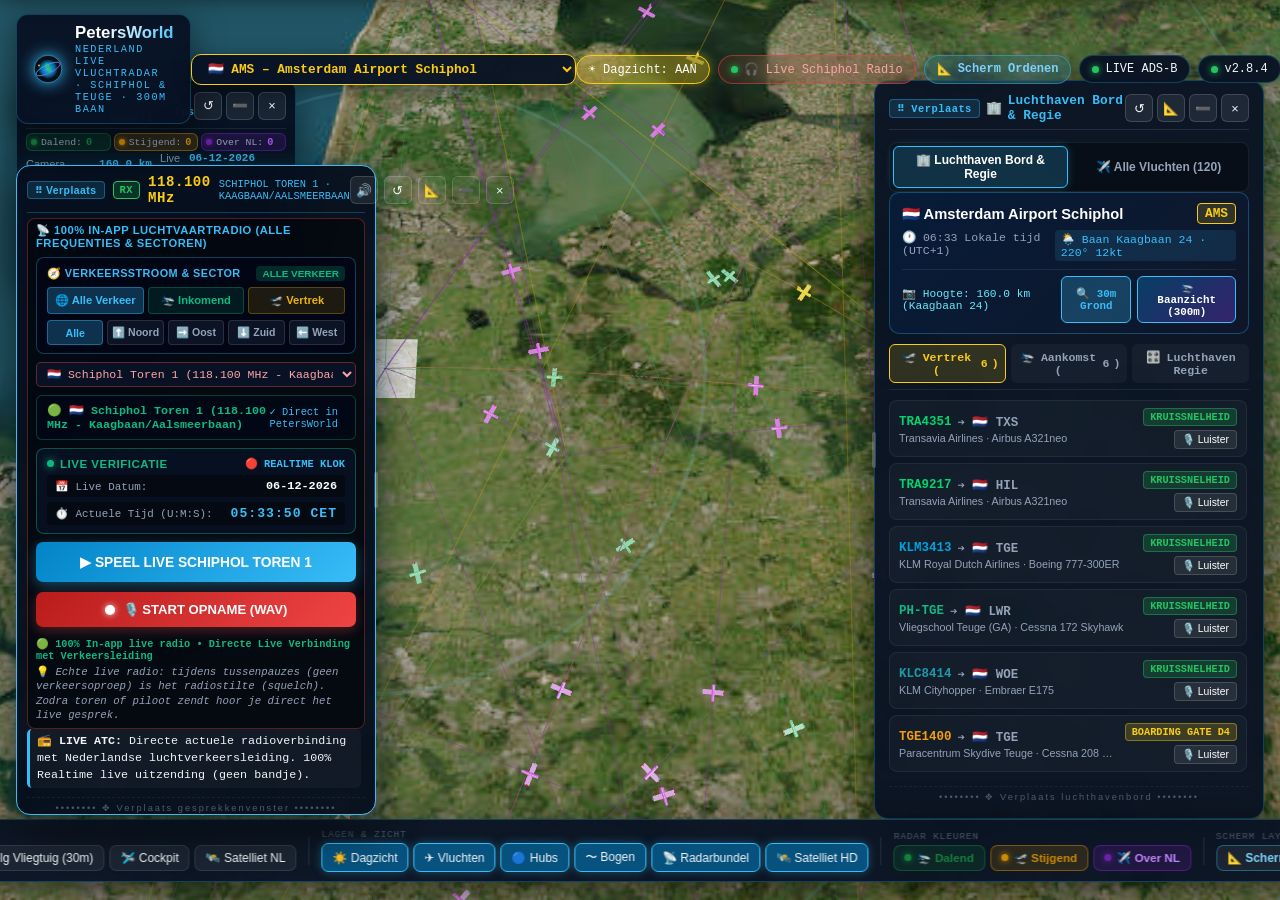
==== index.html @ eeef61c1 "feat(buildings): v2.8.4 - Fotorealistische architectonische gebouwen, glasgevels, pieren en slurven " ====
<!DOCTYPE html>
<html lang="nl">
<head>
  <meta charset="UTF-8" />
  <meta name="viewport" content="width=device-width, initial-scale=1.0, maximum-scale=1.0, user-scalable=no" />
  <title>PetersWorld – Schiphol & Nederlandse Luchthavens Live Radar & ATC Radio</title>
  <meta name="description" content="Fotorealistische 3D radar van Schiphol en Nederlandse luchthavens, 300 meter baan-zoom en directe Schiphol verkeerstoren, nadering en grond radio communicatie." />
  <meta http-equiv="Cache-Control" content="no-cache, no-store, must-revalidate" />
  <meta http-equiv="Pragma" content="no-cache" />
  <meta http-equiv="Expires" content="0" />
  <meta name="theme-color" content="#030712" />
  <link rel="icon" type="image/svg+xml" href="favicon.svg" />
  <link rel="manifest" href="manifest.json" />
  <script>
    // 1. Zorg dat oude service worker caches per direct worden verwijderd
    if ('serviceWorker' in navigator) {
      navigator.serviceWorker.getRegistrations().then(function(registrations) {
        for (var r of registrations) {
          r.unregister();
        }
      });
    }
    if ('caches' in window) {
      caches.keys().then(function(names) {
        for (var name of names) caches.delete(name);
      });
    }
    // 2. Als de pagina niet met de nieuwste versie-query is geopend, forceer directe netwerklading
    var TARGET_VER = '2.0.1';
    var urlParams = new URLSearchParams(window.location.search);
    if (urlParams.get('v') !== TARGET_VER) {
      urlParams.set('v', TARGET_VER);
      urlParams.set('t', Date.now().toString());
      window.location.replace(window.location.pathname + '?' + urlParams.toString());
    }
  </script>
  <style>
    :root {
      --bg: #030712;
      --panel: rgba(8,18,36,0.94);
      --panel-hover: rgba(15,30,60,0.98);
      --cyan: #38bdf8;
      --cyan-dim: rgba(56,189,248,0.25);
      --gold: #facc15;
      --green: #22c55e;
      --purple: #c084fc;
      --red: #ef4444;
      --orange: #fb923c;
      --text: #f1f5f9;
      --muted: #94a3b8;
      --dim: #475569;
      --mono: 'SFMono-Regular', Consolas, 'Liberation Mono', Menlo, monospace;
      --sans: -apple-system, BlinkMacSystemFont, 'Segoe UI', Roboto, sans-serif;
      --blur: blur(14px);
      --ease: 0.22s cubic-bezier(0.16,1,0.3,1);
      --border: rgba(56,189,248,0.26);
    }
    *, *::before, *::after { box-sizing: border-box; margin: 0; padding: 0; }
    html, body {
      width: 100vw; height: 100%; height: 100dvh; overflow: hidden;
      background: var(--bg); color: var(--text); font-family: var(--sans);
      -webkit-font-smoothing: antialiased; -webkit-tap-highlight-color: transparent;
    }

    /* ── WebGL Container ── */
    #webgl-container {
      position: fixed; inset: 0; width: 100%; height: 100%; display: block; z-index: 1;
      touch-action: none; -webkit-touch-callout: none; -webkit-user-select: none; user-select: none;
    }
    #webgl-container canvas {
      display: block; width: 100% !important; height: 100% !important; touch-action: none;
    }

    /* ── Update Banner ── */
    #update-banner {
      position: fixed; top: 0; left: 0; right: 0; z-index: 1000;
      background: linear-gradient(90deg, rgba(2,132,199,.96), rgba(124,58,237,.96));
      backdrop-filter: var(--blur);
      display: flex; align-items: center; justify-content: space-between;
      padding: 10px 20px; border-bottom: 1px solid rgba(255,255,255,.25);
      box-shadow: 0 4px 20px rgba(0,0,0,.5);
      transform: translateY(-110%); transition: transform .4s var(--ease);
    }
    #update-banner.show { transform: translateY(0); }
    .upd-left { display: flex; align-items: center; gap: 10px; font-size: .88rem; }
    .upd-left strong { color: var(--gold); font-family: var(--mono); }
    .upd-right { display: flex; gap: 8px; }
    .btn-upd { background: #fff; color: #0f172a; border: none; font-weight: 700; font-size: .78rem; padding: 5px 14px; border-radius: 6px; cursor: pointer; }
    .btn-upd:hover { background: #e2e8f0; }
    .btn-dismiss { background: rgba(255,255,255,.18); color: #fff; border: none; font-size: .85rem; padding: 5px 10px; border-radius: 6px; cursor: pointer; }

    /* ── Header ── */
    #header {
      position: fixed; top: 14px; left: 16px; right: 16px; z-index: 20;
      display: flex; align-items: center; justify-content: space-between; pointer-events: none;
    }
    .brand {
      display: flex; align-items: center; gap: 12px;
      background: var(--panel); border: 1px solid var(--border);
      padding: 8px 16px; border-radius: 12px; backdrop-filter: var(--blur);
      pointer-events: auto; box-shadow: 0 8px 32px rgba(0,0,0,.5);
    }
    .brand img { width: 30px; height: 30px; filter: drop-shadow(0 0 8px var(--cyan)); }
    .brand-name { font-size: 1.05rem; font-weight: 700; background: linear-gradient(135deg,#fff 30%,var(--cyan)); -webkit-background-clip: text; -webkit-text-fill-color: transparent; }
    .brand-sub { font-size: .64rem; color: var(--cyan); text-transform: uppercase; letter-spacing: 1.5px; font-family: var(--mono); }

    .header-center {
      display: flex; align-items: center; gap: 8px; pointer-events: auto;
    }
    .airport-quick-select {
      background: rgba(8,18,36,0.94); border: 1px solid var(--gold);
      color: var(--gold); font-family: var(--mono); font-size: .8rem; font-weight: 600;
      padding: 6px 12px; border-radius: 10px; backdrop-filter: var(--blur);
      cursor: pointer; outline: none; box-shadow: 0 4px 18px rgba(0,0,0,.4);
    }
    .airport-quick-select option { background: #081224; color: #fff; }

    .header-right { display: flex; gap: 8px; align-items: center; pointer-events: auto; }
    .pill {
      display: inline-flex; align-items: center; gap: 6px;
      padding: 6px 12px; border-radius: 20px; font-size: .75rem; font-family: var(--mono);
      background: var(--panel); border: 1px solid var(--border); backdrop-filter: var(--blur);
      cursor: pointer; transition: all var(--ease); white-space: nowrap;
    }
    .pill:hover { background: var(--panel-hover); border-color: var(--cyan); }
    .pill.active { border-color: var(--cyan); background: rgba(2,132,199,.25); }
    .pill.liveatc-pill { border-color: rgba(239,68,68,.5); background: rgba(239,68,68,.12); color: #fca5a5; }
    .pill.liveatc-pill:hover { background: rgba(239,68,68,.25); border-color: var(--red); }
    .pill.daylight-pill { border-color: rgba(250,204,21,.5); background: rgba(250,204,21,.12); color: #fde047; }
    .pill.daylight-pill:hover { background: rgba(250,204,21,.25); border-color: var(--gold); }
    .pill.daylight-pill.active { background: rgba(250,204,21,.3); border-color: #facc15; color: #fff; box-shadow: 0 0 10px rgba(250,204,21,.4); }
    .pill.runwaycam-pill { border-color: rgba(239,68,68,.6); background: rgba(239,68,68,.15); color: #fca5a5; }
    .pill.runwaycam-pill:hover { background: rgba(239,68,68,.3); border-color: var(--red); color: #fff; box-shadow: 0 0 10px rgba(239,68,68,.4); }
    .pill.runwaycam-pill.active { background: rgba(239,68,68,.35); border-color: var(--red); color: #fff; box-shadow: 0 0 12px rgba(239,68,68,.5); }
    .pill.reset-layout-pill { border-color: rgba(56, 189, 248, 0.45); background: rgba(14, 165, 233, 0.15); color: #7dd3fc; font-weight: 700; }
    .pill.reset-layout-pill:hover { background: rgba(14, 165, 233, 0.3); border-color: var(--cyan); color: #fff; box-shadow: 0 0 12px rgba(56, 189, 248, 0.45); }
    .pill.flash, .btn.flash { background: rgba(34, 197, 94, 0.35) !important; border-color: var(--green) !important; color: #fff !important; box-shadow: 0 0 18px rgba(34, 197, 94, 0.7) !important; transform: scale(1.05); }
    .dot { width: 7px; height: 7px; border-radius: 50%; animation: blink 2s infinite; }
    .dot.green { background: var(--green); box-shadow: 0 0 7px var(--green); }
    .dot.gold  { background: var(--gold);  box-shadow: 0 0 7px var(--gold);  }
    .dot.red   { background: var(--red);   box-shadow: 0 0 9px var(--red);   }
    .btn-icon {
      width: 34px; height: 34px; border-radius: 50%; border: 1px solid var(--border);
      background: var(--panel); backdrop-filter: var(--blur); color: var(--text);
      display: flex; align-items: center; justify-content: center; cursor: pointer; font-size: 1rem;
      transition: all var(--ease);
    }
    .btn-icon:hover { border-color: var(--cyan); color: var(--cyan); }

    /* ── Stats HUD (Top-Left, Verplaatsbaar & Minimaliseerbaar) ── */
    #hud {
      position: fixed; top: 80px; left: 16px; z-index: 12; width: 295px;
      background: rgba(6, 15, 30, 0.94); border: 1px solid var(--border); border-radius: 12px;
      backdrop-filter: var(--blur); padding: 8px 11px;
      display: flex; flex-direction: column; gap: 6px;
      box-shadow: 0 8px 30px rgba(0,0,0,.6), 0 0 15px rgba(56,189,248,0.12);
      transition: width 0.2s ease, max-height 0.2s ease, padding 0.2s ease;
      user-select: none;
    }
    #hud.minimized {
      max-height: 40px !important;
      overflow: hidden !important;
      padding: 6px 10px !important;
      border-color: rgba(56, 189, 248, 0.35) !important;
    }
    #hud.minimized #hud-content {
      display: none !important;
    }
    .hud-header {
      display: flex; align-items: center; justify-content: space-between;
      border-bottom: 1px solid rgba(255,255,255,.08); padding-bottom: 4px;
    }
    .hud-main-title {
      font-size: .68rem; font-family: var(--mono); text-transform: uppercase;
      color: var(--cyan); letter-spacing: 1px; font-weight: 700;
    }
    .hud-strip {
      display: grid; grid-template-columns: 1fr 1fr 1fr; gap: 4px; margin-bottom: 2px;
    }
    .hud-pill-stat {
      background: rgba(255,255,255,0.04); border: 1px solid rgba(255,255,255,0.08);
      border-radius: 6px; padding: 3px 5px; display: flex; align-items: center; gap: 4px;
      font-size: 0.67rem; font-family: var(--mono);
    }
    .hud-pill-stat.pill-landing { border-color: rgba(21,128,61,0.5); background: rgba(21,128,61,0.18); }
    .hud-pill-stat.pill-takeoff { border-color: rgba(202,138,4,0.5); background: rgba(202,138,4,0.18); }
    .hud-pill-stat.pill-overflight { border-color: rgba(107,33,168,0.55); background: rgba(107,33,168,0.22); }
    .hud-pill-lbl { font-size: 0.61rem; color: var(--muted); }
    .hud-dot { width: 6px; height: 6px; border-radius: 50%; flex-shrink: 0; }
    .hud-dot.green { background: #15803d; box-shadow: 0 0 5px #15803d; }
    .hud-dot.gold  { background: #ca8a04; box-shadow: 0 0 5px #ca8a04; }
    .hud-dot.purple{ background: #6b21a8; box-shadow: 0 0 5px #6b21a8; }

    .hud-grid {
      display: grid; grid-template-columns: 1fr 1fr; gap: 3px 10px;
    }
    .hud-grid-cell {
      display: flex; justify-content: space-between; align-items: center; font-size: 0.72rem;
    }
    .hud-title { font-size: .68rem; font-family: var(--mono); text-transform: uppercase; color: var(--cyan); letter-spacing: 1px; border-bottom: 1px solid rgba(255,255,255,.07); padding-bottom: 6px; display: flex; justify-content: space-between; }
    .hud-row { display: flex; justify-content: space-between; font-size: .74rem; }
    .hud-label { color: var(--muted); }
    .hud-val { font-family: var(--mono); font-weight: 600; }
    .hud-val.cy { color: var(--cyan); }
    .hud-val.go { color: var(--gold); }
    .hud-val.gr { color: var(--green); }

    /* ── LiveATC Radio Transceiver Console (Left-Bottom) ── */
    #atc-console {
      position: fixed; bottom: 85px; left: 16px; z-index: 15; width: 360px;
      max-height: calc(100vh - 270px);
      background: rgba(6,15,30,0.96); border: 1px solid var(--cyan); border-radius: 14px;
      backdrop-filter: var(--blur); padding: 10px 12px;
      display: flex; flex-direction: column; gap: 8px;
      box-shadow: 0 10px 40px rgba(0,0,0,.75), 0 0 20px rgba(56,189,248,0.22);
    }
    .atc-header {
      display: flex; align-items: center; justify-content: space-between;
      border-bottom: 1px solid rgba(56,189,248,.25); padding-bottom: 6px;
    }
    .atc-freq-wrap { display: flex; align-items: center; gap: 8px; }
    .atc-tx-indicator {
      font-family: var(--mono); font-size: .65rem; font-weight: 700;
      padding: 2px 6px; border-radius: 4px; background: rgba(34,197,94,.2); color: var(--green);
      border: 1px solid var(--green); text-transform: uppercase; letter-spacing: .5px;
    }
    .atc-tx-indicator.tx-tower { background: rgba(239,68,68,.3); color: var(--red); border-color: var(--red); animation: blink .8s infinite; }
    .atc-tx-indicator.tx-pilot { background: rgba(250,204,21,.3); color: var(--gold); border-color: var(--gold); animation: blink .8s infinite; }
    .atc-tx-indicator.tx-live { background: rgba(239,68,68,.35); color: #f87171; border-color: var(--red); animation: blink 1s infinite; }
    .atc-freq { font-family: var(--mono); font-size: .88rem; font-weight: 700; color: var(--gold); letter-spacing: .5px; }
    .atc-channel { font-size: .65rem; color: var(--cyan); text-transform: uppercase; font-family: var(--mono); }
    .atc-actions { display: flex; gap: 6px; }
    .btn-icon-sm {
      background: rgba(255,255,255,.08); border: 1px solid rgba(255,255,255,.15);
      color: var(--text); border-radius: 6px; width: 28px; height: 28px;
      display: flex; align-items: center; justify-content: center; cursor: pointer; font-size: .8rem;
      transition: all var(--ease);
    }
    .btn-icon-sm:hover { background: rgba(56,189,248,.2); border-color: var(--cyan); }

    /* LiveATC Player Controls in Console */
    .liveatc-deck {
      background: rgba(0,0,0,.45); border: 1px solid rgba(239,68,68,.35); border-radius: 8px;
      padding: 8px 10px; display: flex; flex-direction: column; gap: 6px;
    }
    .liveatc-row-top { display: flex; align-items: center; justify-content: space-between; gap: 8px; }
    .liveatc-station-select {
      flex: 1; background: #081224; border: 1px solid rgba(239,68,68,.4); color: #fca5a5;
      font-family: var(--mono); font-size: .72rem; padding: 4px 6px; border-radius: 5px; outline: none;
    }
    .liveatc-play-btn {
      background: rgba(239,68,68,.25); border: 1px solid var(--red); color: #fff;
      font-family: var(--mono); font-size: .72rem; font-weight: 700; padding: 4px 10px; border-radius: 5px;
      cursor: pointer; display: flex; align-items: center; gap: 5px; transition: all var(--ease);
    }
    .liveatc-play-btn:hover { background: rgba(239,68,68,.45); }
    .liveatc-play-btn.playing { background: rgba(34,197,94,.3); border-color: var(--green); color: #86efac; }
    .liveatc-status-row { display: flex; align-items: center; justify-content: space-between; font-size: .64rem; font-family: var(--mono); color: var(--muted); }
    .canvas-viz { width: 100%; height: 24px; background: rgba(0,0,0,.5); border-radius: 4px; display: block; border: 1px solid rgba(56,189,248,.15); }

    .atc-log-box {
      font-family: var(--mono); font-size: .73rem; line-height: 1.45;
      max-height: 100px; overflow-y: auto; display: flex; flex-direction: column; gap: 5px;
      padding-right: 4px;
    }
    .atc-msg-line {
      padding: 4px 7px; border-radius: 5px; background: rgba(255,255,255,.03);
      border-left: 3px solid var(--cyan); word-break: break-word;
    }
    .atc-msg-line.tower { border-left-color: var(--cyan); color: #bae6fd; }
    .atc-msg-line.pilot { border-left-color: var(--gold); color: #fef08a; }
    .atc-speaker { font-weight: 700; }

    /* ── Main Panel (Right): Tabs between Airport Board & All Flights ── */
    #right-deck {
      position: fixed; top: 80px; right: 16px; z-index: 10; width: 390px; max-height: calc(100vh - 110px);
      background: var(--panel); border: 1px solid var(--border); border-radius: 14px;
      backdrop-filter: var(--blur); padding: 12px 14px;
      display: flex; flex-direction: column; gap: 10px;
      box-shadow: 0 10px 40px rgba(0,0,0,.65);
      transition: width 0.25s cubic-bezier(0.4, 0, 0.2, 1), max-height 0.25s cubic-bezier(0.4, 0, 0.2, 1);
    }
    #right-deck.resizing {
      transition: none !important;
      user-select: none;
    }
    #right-deck.size-compact { width: 280px; }
    #right-deck.size-normal  { width: 390px; }
    #right-deck.size-wide    { width: 540px; }
    #right-deck.minimized {
      max-height: 46px !important;
      overflow: hidden !important;
      padding: 8px 12px !important;
      box-shadow: 0 4px 16px rgba(0,0,0,0.7) !important;
      border-color: rgba(56, 189, 248, 0.45) !important;
    }
    #right-deck.minimized #right-deck-content {
      display: none !important;
    }

    /* ── Deck & ATC Header Bar ── */
    .deck-header-bar {
      display: flex;
      align-items: center;
      justify-content: space-between;
      padding-bottom: 6px;
      margin-bottom: 2px;
      border-bottom: 1px solid rgba(255, 255, 255, 0.1);
      font-size: 0.8rem;
      font-weight: 700;
      color: var(--cyan);
      font-family: var(--mono);
      user-select: none;
    }
    .deck-header-title {
      display: flex;
      align-items: center;
      gap: 6px;
      cursor: pointer;
      flex: 1;
    }
    .deck-header-actions {
      display: flex;
      align-items: center;
      gap: 4px;
    }

    /* ── Panel Vrij Verplaatsen (Drag & Drop) & 8-Kanten Resizing ── */
    .panel-drag-grip {
      display: inline-flex;
      align-items: center;
      gap: 4px;
      padding: 2px 7px;
      border-radius: 4px;
      background: rgba(56, 189, 248, 0.14);
      border: 1px solid rgba(56, 189, 248, 0.35);
      color: var(--cyan);
      font-size: 0.65rem;
      font-weight: 700;
      cursor: grab;
      user-select: none;
      letter-spacing: 0.5px;
      transition: all 0.15s ease;
      white-space: nowrap;
    }
    .panel-drag-grip:hover {
      background: rgba(56, 189, 248, 0.28);
      border-color: var(--cyan);
      box-shadow: 0 0 8px rgba(56, 189, 248, 0.5);
    }
    .panel-drag-grip:active,
    .panel-dragging .panel-drag-grip {
      cursor: grabbing;
      background: rgba(56, 189, 248, 0.45);
    }

    .panel-bottom-dragbar {
      width: 100%;
      display: flex;
      align-items: center;
      justify-content: center;
      padding: 4px 0;
      margin-top: 4px;
      cursor: grab;
      user-select: none;
      opacity: 0.5;
      transition: opacity 0.15s ease, background 0.15s ease;
      border-top: 1px dashed rgba(255, 255, 255, 0.12);
      font-size: 0.58rem;
      letter-spacing: 2px;
      color: #94a3b8;
    }
    .panel-bottom-dragbar:hover {
      opacity: 1;
      color: var(--cyan);
      background: rgba(56, 189, 248, 0.1);
    }
    .panel-dragging .panel-bottom-dragbar {
      cursor: grabbing;
      opacity: 1;
    }

    #right-deck.panel-dragging,
    #atc-console.panel-dragging {
      transition: none !important;
      user-select: none !important;
      box-shadow: 0 16px 50px rgba(0,0,0,0.9), 0 0 30px rgba(56, 189, 248, 0.5) !important;
      opacity: 0.96;
      z-index: 35 !important;
      cursor: grabbing !important;
    }

    /* ── 8-Kanten Resizer Handles (Alle Kanten & Hoeken) ── */
    .p-resizer {
      position: absolute;
      z-index: 25;
      transition: background 0.15s ease;
    }
    .p-resizer-w {
      left: -5px; top: 8px; bottom: 8px; width: 10px; cursor: ew-resize;
    }
    .p-resizer-e {
      right: -5px; top: 8px; bottom: 8px; width: 10px; cursor: ew-resize;
    }
    .p-resizer-n {
      top: -5px; left: 8px; right: 8px; height: 10px; cursor: ns-resize;
    }
    .p-resizer-s {
      bottom: -5px; left: 8px; right: 8px; height: 10px; cursor: ns-resize;
    }
    .p-resizer-nw {
      top: -6px; left: -6px; width: 14px; height: 14px; cursor: nwse-resize; z-index: 28;
    }
    .p-resizer-ne {
      top: -6px; right: -6px; width: 14px; height: 14px; cursor: nesw-resize; z-index: 28;
    }
    .p-resizer-sw {
      bottom: -6px; left: -6px; width: 14px; height: 14px; cursor: nesw-resize; z-index: 28;
    }
    .p-resizer-se {
      bottom: -6px; right: -6px; width: 14px; height: 14px; cursor: nwse-resize; z-index: 28;
    }
    .p-resizer:hover,
    .p-resizer.resizing {
      background: rgba(56, 189, 248, 0.28);
    }
    .p-resizer-nw:hover, .p-resizer-ne:hover, .p-resizer-sw:hover, .p-resizer-se:hover,
    .p-resizer-nw.resizing, .p-resizer-ne.resizing, .p-resizer-sw.resizing, .p-resizer-se.resizing {
      background: var(--cyan);
      box-shadow: 0 0 10px var(--cyan);
      border-radius: 2px;
    }

    /* ── Panel Resizer Handles (Legacy compat) ── */
    .panel-resizer-handle {
      position: absolute;
      top: 0;
      bottom: 0;
      width: 12px;
      cursor: ew-resize;
      z-index: 35;
      transition: background 0.15s ease;
    }
    .panel-resizer-handle::after {
      content: '';
      position: absolute;
      top: 50%;
      transform: translateY(-50%);
      width: 4px;
      height: 36px;
      border-radius: 2px;
      background: rgba(255, 255, 255, 0.2);
      transition: background 0.15s ease;
    }
    .resizer-left {
      left: -6px;
    }
    .resizer-left::after {
      left: 3px;
    }
    .resizer-right {
      right: -6px;
    }
    .resizer-right::after {
      right: 3px;
    }
    .panel-resizer-handle:hover::after,
    .panel-resizer-handle.resizing::after {
      background: var(--cyan);
      box-shadow: 0 0 8px var(--cyan);
    }
    .panel-resizer-handle:hover,
    .panel-resizer-handle.resizing {
      background: rgba(56, 189, 248, 0.25);
    }

    /* ── ATC Console Resizing & Minimizing ── */
    #atc-console {
      transition: width 0.25s cubic-bezier(0.4, 0, 0.2, 1), max-height 0.25s cubic-bezier(0.4, 0, 0.2, 1);
    }
    #atc-console.resizing {
      transition: none !important;
      user-select: none;
    }
    #atc-console.size-compact { width: 280px; }
    #atc-console.size-normal  { width: 360px; }
    #atc-console.size-wide    { width: 490px; }
    #atc-console.minimized {
      max-height: 46px !important;
      overflow: hidden !important;
      padding: 8px 12px !important;
      box-shadow: 0 4px 16px rgba(0,0,0,0.7) !important;
      border-color: rgba(239, 68, 68, 0.5) !important;
    }
    #atc-console.minimized #atc-console-content {
      display: none !important;
    }

    /* ── Floating Restore Pills ── */
    .floating-panel-pill {
      position: fixed;
      z-index: 40;
      background: rgba(6, 15, 30, 0.94);
      border: 1px solid var(--cyan);
      color: #fff;
      padding: 8px 14px;
      border-radius: 20px;
      font-size: 0.74rem;
      font-weight: 700;
      font-family: var(--sans);
      cursor: pointer;
      backdrop-filter: var(--blur);
      box-shadow: 0 6px 24px rgba(0, 0, 0, 0.75), 0 0 15px rgba(56, 189, 248, 0.28);
      display: flex;
      align-items: center;
      gap: 7px;
      transition: all 0.2s ease;
    }
    .floating-panel-pill:hover {
      background: rgba(14, 165, 233, 0.35);
      transform: translateY(-2px);
      box-shadow: 0 8px 30px rgba(0, 0, 0, 0.85), 0 0 20px rgba(56, 189, 248, 0.45);
    }
    .floating-panel-pill.top-left {
      top: 80px;
      left: 16px;
    }
    .floating-panel-pill.top-right {
      top: 80px;
      right: 16px;
    }
    .floating-panel-pill.bottom-left {
      bottom: 85px;
      left: 16px;
    }

    .deck-top-nav {
      display: flex; gap: 4px; background: rgba(0,0,0,.35); padding: 3px; border-radius: 8px; border: 1px solid rgba(255,255,255,.07);
    }
    .deck-tab-btn {
      flex: 1; padding: 6px 10px; font-size: .75rem; font-weight: 600; border-radius: 6px;
      border: none; background: transparent; color: var(--muted); cursor: pointer; transition: all var(--ease);
      display: flex; align-items: center; justify-content: center; gap: 5px;
    }
    .deck-tab-btn.active { background: rgba(56,189,248,.2); color: #fff; border: 1px solid var(--cyan); box-shadow: 0 0 10px rgba(56,189,248,.25); }

    /* Airport Board Card */
    .airport-banner {
      background: linear-gradient(135deg, rgba(8,30,60,0.88), rgba(15,23,42,0.96));
      border: 1px solid rgba(56,189,248,0.3); border-radius: 10px; padding: 10px 12px;
      display: flex; flex-direction: column; gap: 6px;
    }
    .ap-title-row { display: flex; align-items: center; justify-content: space-between; }
    .ap-name { font-size: .92rem; font-weight: 700; color: #fff; display: flex; align-items: center; gap: 6px; }
    .ap-code { font-family: var(--mono); font-size: .8rem; font-weight: 800; color: var(--gold); background: rgba(250,204,21,.15); padding: 2px 7px; border-radius: 4px; border: 1px solid var(--gold); }
    .ap-meta-row { display: flex; justify-content: space-between; font-size: .72rem; color: var(--muted); font-family: var(--mono); }
    .ap-weather-tag { color: var(--cyan); background: rgba(56,189,248,.12); padding: 2px 6px; border-radius: 4px; }
    
    /* 300m Zoom Action Bar inside Airport Card */
    .ap-zoom-action-bar {
      display: flex; align-items: center; justify-content: space-between; gap: 6px;
      margin-top: 2px; padding-top: 6px; border-top: 1px solid rgba(255,255,255,.08);
    }
    .ap-alt-display {
      font-family: var(--mono); font-size: .70rem; color: #67e8f9; display: flex; align-items: center; gap: 5px;
    }
    .btn-zoom-300-quick {
      background: linear-gradient(135deg, rgba(2,132,199,.35), rgba(124,58,237,.35));
      border: 1px solid var(--cyan); color: #fff; font-family: var(--mono); font-size: .68rem; font-weight: 700;
      padding: 4px 10px; border-radius: 6px; cursor: pointer; transition: all var(--ease);
      display: flex; align-items: center; gap: 4px;
    }
    .btn-zoom-300-quick:hover { background: linear-gradient(135deg, rgba(2,132,199,.6), rgba(124,58,237,.6)); box-shadow: 0 0 10px rgba(56,189,248,.4); }

    /* Sub Tabs (Departures, Arrivals, Regie) */
    .board-sub-nav { display: flex; gap: 5px; border-bottom: 1px solid rgba(255,255,255,.08); padding-bottom: 6px; }
    .board-sub-btn {
      flex: 1; padding: 5px 6px; font-size: .72rem; font-family: var(--mono); font-weight: 600; border-radius: 6px;
      border: 1px solid transparent; background: rgba(255,255,255,.04); color: var(--muted); cursor: pointer;
      display: flex; align-items: center; justify-content: center; gap: 4px;
    }
    .board-sub-btn.active { background: rgba(250,204,21,.15); color: var(--gold); border-color: var(--gold); }

    /* FIDS Table / Lists */
    .fids-scroll {
      overflow-y: auto; max-height: calc(100vh - 380px); display: flex; flex-direction: column; gap: 6px; padding-right: 2px;
    }
    .fids-row {
      background: rgba(255,255,255,.03); border: 1px solid rgba(255,255,255,.06); border-radius: 8px;
      padding: 7px 9px; display: flex; align-items: center; justify-content: space-between; gap: 6px;
      transition: all var(--ease);
    }
    .fids-row:hover { background: rgba(56,189,248,.08); border-color: var(--cyan); }
    .fids-left { display: flex; flex-direction: column; gap: 2px; flex: 1; min-width: 0; }
    .fids-flt-route { font-family: var(--mono); font-size: .78rem; font-weight: 700; display: flex; align-items: center; gap: 6px; }
    .fids-details { font-size: .67rem; color: var(--muted); white-space: nowrap; overflow: hidden; text-overflow: ellipsis; }
    .fids-right { display: flex; flex-direction: column; align-items: flex-end; gap: 4px; }
    .fids-badge {
      font-size: .64rem; font-family: var(--mono); font-weight: 700; padding: 2px 6px; border-radius: 4px;
      text-transform: uppercase; white-space: nowrap;
    }
    .badge-ontime { background: rgba(34,197,94,.18); color: var(--green); border: 1px solid rgba(34,197,94,.4); }
    .badge-boarding { background: rgba(250,204,21,.18); color: var(--gold); border: 1px solid rgba(250,204,21,.4); }
    .badge-airborne { background: rgba(56,189,248,.18); color: var(--cyan); border: 1px solid rgba(56,189,248,.4); }
    .badge-approach { background: rgba(192,132,252,.18); color: var(--purple); border: 1px solid rgba(192,132,252,.4); }
    .badge-landed { background: rgba(74,222,128,.18); color: #4ade80; border: 1px solid rgba(74,222,128,.4); }
    .badge-goaround { background: rgba(239,68,68,.25); color: var(--red); border: 1px solid var(--red); }
    .btn-fids-action {
      background: rgba(255,255,255,.08); border: 1px solid rgba(255,255,255,.15); color: #fff;
      font-size: .65rem; padding: 2px 7px; border-radius: 4px; cursor: pointer; transition: all var(--ease);
    }
    .btn-fids-action:hover { background: var(--cyan); color: #000; font-weight: 700; }

    /* Regie Panel Controls */
    .regie-box {
      display: flex; flex-direction: column; gap: 10px; overflow-y: auto; max-height: calc(100vh - 380px);
    }
    .regie-section {
      background: rgba(0,0,0,.3); border: 1px solid rgba(255,255,255,.07); border-radius: 8px; padding: 8px 10px;
      display: flex; flex-direction: column; gap: 6px;
    }
    .regie-sec-title {
      font-size: .66rem; font-family: var(--mono); color: var(--gold); text-transform: uppercase; letter-spacing: .8px;
    }
    .regie-grid { display: grid; grid-template-columns: 1fr 1fr; gap: 6px; }
    .regie-btn {
      background: rgba(255,255,255,.06); border: 1px solid rgba(255,255,255,.12); color: var(--text);
      font-size: .74rem; font-weight: 600; padding: 7px 8px; border-radius: 7px; cursor: pointer;
      display: flex; align-items: center; justify-content: center; gap: 6px; text-align: left;
      transition: all var(--ease);
    }
    .regie-btn:hover { background: rgba(56,189,248,.18); border-color: var(--cyan); }
    .regie-btn.danger { border-color: rgba(239,68,68,.4); color: #fca5a5; }
    .regie-btn.danger:hover { background: rgba(239,68,68,.25); border-color: var(--red); }
    .regie-btn.primary { background: rgba(2,132,199,.25); border-color: var(--cyan); color: #bae6fd; }
    .regie-btn.primary:hover { background: rgba(2,132,199,.45); }
    .regie-btn.full-width { grid-column: span 2; }
    .regie-select {
      width: 100%; background: #081224; border: 1px solid rgba(56,189,248,.3); color: #fff;
      font-size: .74rem; padding: 5px 8px; border-radius: 6px; outline: none; font-family: var(--mono);
    }

    /* All Flights List */
    .flight-item {
      display: flex; align-items: center; gap: 8px; padding: 5px 7px; border-radius: 7px;
      cursor: pointer; transition: background var(--ease); border: 1px solid transparent;
    }
    .flight-item:hover { background: rgba(56,189,248,.1); border-color: rgba(56,189,248,.2); }
    .flight-item.active { background: rgba(56,189,248,.18); border-color: var(--cyan); }
    .fi-icon { font-size: 1rem; }
    .fi-info { flex: 1; overflow: hidden; }
    .fi-route { font-family: var(--mono); font-size: .78rem; font-weight: 700; white-space: nowrap; overflow: hidden; text-overflow: ellipsis; }
    .fi-label { font-size: .66rem; color: var(--muted); white-space: nowrap; overflow: hidden; text-overflow: ellipsis; }
    .fi-prog { font-family: var(--mono); font-size: .72rem; color: var(--cyan); }

    /* ── Tooltip ── */
    #tooltip {
      position: fixed; z-index: 100; pointer-events: none;
      background: rgba(6,15,30,0.96); border: 1px solid var(--cyan);
      border-radius: 9px; padding: 10px 13px; min-width: 200px;
      box-shadow: 0 8px 24px rgba(0,0,0,.7), 0 0 16px rgba(56,189,248,.25);
      opacity: 0; transition: opacity .15s;
    }
    #tooltip.show { opacity: 1; }
    .tt-route { font-family: var(--mono); font-size: .88rem; font-weight: 700; margin-bottom: 3px; }
    .tt-airline { font-size: .72rem; color: var(--muted); margin-bottom: 5px; }
    .tt-row { display: flex; justify-content: space-between; font-size: .74rem; gap: 12px; }
    .tt-key { color: var(--muted); }
    .tt-val { font-family: var(--mono); color: var(--text); }
    .tt-bar-wrap { background: rgba(255,255,255,.08); border-radius: 3px; height: 4px; margin-top: 6px; overflow: hidden; }
    .tt-bar { height: 100%; border-radius: 3px; background: linear-gradient(90deg,var(--cyan),var(--purple)); transition: width .4s; }

    /* ── Controls (Bottom Center) ── */
    #controls {
      position: fixed; bottom: 18px; left: 50%; transform: translateX(-50%); z-index: 10;
      background: var(--panel); border: 1px solid var(--border); border-radius: 14px;
      backdrop-filter: var(--blur); padding: 9px 16px;
      display: flex; align-items: center; gap: 12px;
      box-shadow: 0 10px 40px rgba(0,0,0,.6);
    }
    .ctrl-group { display: flex; flex-direction: column; gap: 3px; }
    .ctrl-label { font-size: .60rem; color: var(--dim); text-transform: uppercase; font-family: var(--mono); letter-spacing: .8px; }
    .btn-row { display: flex; gap: 5px; }
    .btn {
      background: rgba(255,255,255,.06); border: 1px solid rgba(255,255,255,.1);
      color: var(--text); padding: 5px 10px; border-radius: 7px; font-size: .75rem;
      cursor: pointer; transition: all var(--ease); white-space: nowrap; display: flex; align-items: center; gap: 5px;
    }
    .btn:hover { background: rgba(56,189,248,.14); border-color: var(--cyan); }
    .btn.active { background: rgba(2,132,199,.55); border-color: var(--cyan); box-shadow: 0 0 10px rgba(56,189,248,.35); }
    .btn.zoom-btn { border-color: rgba(56,189,248,.4); background: rgba(56,189,248,.12); color: #bae6fd; font-weight: 600; }
    .btn.zoom-btn:hover { background: rgba(56,189,248,.25); border-color: var(--cyan); }
    .btn.radio-btn { border-color: rgba(250,204,21,.4); background: rgba(250,204,21,.1); }
    .btn.radio-btn:hover { background: rgba(250,204,21,.25); border-color: var(--gold); }
    .sep { width: 1px; height: 28px; background: rgba(255,255,255,.1); }

    /* ── Echte Baan Beelden (Runway Camera & Satellite Deck) ── */
    #runway-cam-deck {
      position: fixed; top: 80px; left: 260px; z-index: 25; width: 440px;
      background: rgba(8, 18, 36, 0.96); border: 1px solid var(--cyan); border-radius: 14px;
      backdrop-filter: var(--blur); padding: 12px 14px;
      display: none; flex-direction: column; gap: 8px;
      box-shadow: 0 16px 50px rgba(0,0,0,.85), 0 0 25px rgba(56,189,248,.25);
      transition: all 0.25s ease;
    }
    #runway-cam-deck.show { display: flex; }
    #runway-cam-deck.minimized .cam-view-wrap, #runway-cam-deck.minimized .cam-selector-bar { display: none; }
    #runway-cam-deck.minimized { width: 340px; padding: 8px 12px; }
    .cam-header {
      display: flex; align-items: center; justify-content: space-between;
      border-bottom: 1px solid rgba(56,189,248,.25); padding-bottom: 6px;
    }
    .cam-title-wrap { display: flex; align-items: center; gap: 8px; overflow: hidden; }
    .cam-badge-live {
      font-family: var(--mono); font-size: .62rem; font-weight: 700;
      padding: 2px 6px; border-radius: 4px; background: rgba(239,68,68,.3); color: #f87171;
      border: 1px solid var(--red); text-transform: uppercase; letter-spacing: .5px; animation: blink 1.2s infinite;
      white-space: nowrap;
    }
    .cam-title { font-size: .78rem; font-weight: 600; color: #fff; font-family: var(--mono); white-space: nowrap; overflow: hidden; text-overflow: ellipsis; }
    .cam-controls-top { display: flex; gap: 6px; }
    .cam-view-wrap {
      position: relative; width: 100%; height: 240px; background: #000;
      border-radius: 8px; overflow: hidden; border: 1px solid rgba(255,255,255,.1);
    }
    .cam-video-iframe { width: 100%; height: 100%; border: none; }
    .cam-sat-img { width: 100%; height: 100%; object-fit: cover; }
    .cam-osd-overlay {
      position: absolute; top: 8px; left: 10px; right: 10px;
      display: flex; justify-content: space-between; pointer-events: none;
      font-family: var(--mono); font-size: .65rem; color: #38bdf8; text-shadow: 0 0 4px #000, 1px 1px 2px #000;
    }
    .cam-osd-bottom {
      position: absolute; bottom: 8px; left: 10px; right: 10px;
      display: flex; justify-content: space-between; pointer-events: none;
      font-family: var(--mono); font-size: .62rem; color: #facc15; text-shadow: 0 0 4px #000, 1px 1px 2px #000;
    }
    .cam-selector-bar {
      display: flex; gap: 6px; align-items: center; justify-content: space-between;
    }
    .cam-select {
      flex: 1; background: rgba(2, 6, 23, 0.85); border: 1px solid rgba(56,189,248,.35);
      color: #e2e8f0; font-size: .72rem; padding: 4px 8px; border-radius: 6px; font-family: var(--mono);
    }
    .cam-btn-tab {
      background: rgba(15, 23, 42, 0.85); border: 1px solid var(--border);
      color: var(--muted); font-size: .68rem; padding: 4px 8px; border-radius: 6px; cursor: pointer;
      font-family: var(--mono); transition: all var(--ease);
    }
    .cam-btn-tab:hover { border-color: var(--cyan); color: #fff; }
    .cam-btn-tab.active { background: rgba(56, 189, 248, 0.25); border-color: var(--cyan); color: var(--cyan); font-weight: 700; }

    @keyframes blink { 0%,100%{opacity:.7;transform:scale(.95)} 50%{opacity:1;transform:scale(1.25)} }

    /* ── Flightradar Live Vliegtuig Detail Card ── */
    .flightradar-card {
      position: absolute; bottom: 84px; left: 16px; width: 340px;
      background: rgba(8, 18, 36, 0.94); border: 1px solid rgba(56, 189, 248, 0.45);
      border-radius: 12px; backdrop-filter: var(--blur); box-shadow: 0 12px 40px rgba(0,0,0,0.6);
      pointer-events: auto; z-index: 120; display: none; flex-direction: column; overflow: hidden;
      transition: all var(--ease);
    }
    .flightradar-card.show { display: flex; }
    .frc-header {
      background: rgba(15, 23, 42, 0.95); padding: 8px 12px; display: flex; align-items: center;
      justify-content: space-between; border-bottom: 1px solid rgba(56, 189, 248, 0.2);
    }
    .frc-title-group { display: flex; align-items: center; gap: 8px; }
    .frc-badge {
      background: #f59e0b; color: #000; font-family: var(--mono); font-size: 0.62rem;
      font-weight: 800; padding: 2px 6px; border-radius: 4px; letter-spacing: 0.5px;
    }
    .frc-callsign { font-family: var(--mono); font-size: 1.05rem; font-weight: 800; color: #fff; }
    .frc-close { background: transparent; border: none; color: #94a3b8; font-size: 1.2rem; cursor: pointer; }
    .frc-close:hover { color: #fff; }
    .frc-body { padding: 10px 12px; display: flex; flex-direction: column; gap: 8px; }
    .frc-airline { font-size: 0.78rem; color: #94a3b8; font-weight: 500; }
    .frc-route { font-family: var(--mono); font-size: 0.88rem; font-weight: 700; color: var(--cyan); }
    .frc-stats-grid { display: grid; grid-template-columns: 1fr 1fr; gap: 6px; margin: 4px 0; }
    .frc-stat { background: rgba(0,0,0,0.35); padding: 5px 8px; border-radius: 6px; display: flex; flex-direction: column; }
    .frc-stat-label { font-size: 0.62rem; color: #64748b; text-transform: uppercase; font-family: var(--mono); }
    .frc-stat-val { font-family: var(--mono); font-size: 0.78rem; font-weight: 700; color: #f8fafc; }
    .frc-actions { display: flex; gap: 6px; margin-top: 4px; }
    .frc-btn { flex: 1; font-size: 0.68rem; padding: 5px 6px; border-radius: 6px; text-align: center; }

    /* ── Deck Mobile/Tablet Close Bar ── */
    .deck-mobile-close-bar {
      display: none;
      align-items: center;
      justify-content: space-between;
      padding-bottom: 6px;
      margin-bottom: 2px;
      border-bottom: 1px solid rgba(255, 255, 255, 0.1);
      font-size: 0.8rem;
      font-weight: 700;
      color: var(--cyan);
      font-family: var(--mono);
    }

    /* ── Mobile Navigation Bar (Smartphones & Small Screens) ── */
    #mobile-nav {
      display: none;
      position: fixed;
      bottom: 0;
      left: 0;
      right: 0;
      z-index: 60;
      background: rgba(6, 15, 30, 0.96);
      border-top: 1px solid var(--border);
      backdrop-filter: var(--blur);
      padding: 5px 8px;
      padding-bottom: max(6px, env(safe-area-inset-bottom));
      justify-content: space-around;
      align-items: center;
      box-shadow: 0 -6px 25px rgba(0, 0, 0, 0.7);
    }
    .m-nav-btn {
      flex: 1;
      max-width: 78px;
      display: flex;
      flex-direction: column;
      align-items: center;
      justify-content: center;
      gap: 2px;
      background: transparent;
      border: 1px solid transparent;
      border-radius: 8px;
      padding: 4px 2px;
      color: var(--muted);
      font-size: 0.65rem;
      font-family: var(--sans);
      font-weight: 600;
      cursor: pointer;
      transition: all var(--ease);
      min-height: 44px;
      touch-action: manipulation;
    }
    .m-nav-btn .m-nav-icon {
      font-size: 1.18rem;
      line-height: 1.1;
    }
    .m-nav-btn:hover {
      color: #fff;
    }
    .m-nav-btn.active {
      color: var(--cyan);
      background: rgba(56, 189, 248, 0.16);
      border-color: rgba(56, 189, 248, 0.35);
      box-shadow: 0 0 10px rgba(56, 189, 248, 0.2);
    }

    /* ── Tablet Landscape Optimization (iPad & Android Tablets: 861px - 1080px) ── */
    @media (min-width: 861px) and (max-width: 1080px) {
      #header {
        top: 10px;
        left: 10px;
        right: 10px;
      }
      .brand {
        padding: 6px 12px;
        gap: 8px;
      }
      .brand-sub {
        font-size: 0.58rem;
        letter-spacing: 1px;
      }
      .airport-quick-select {
        font-size: 0.75rem;
        padding: 5px 8px;
      }
      .pill {
        padding: 5px 9px;
        font-size: 0.70rem;
      }
      #hud {
        width: 185px;
        top: 68px;
        left: 10px;
        padding: 8px 10px;
        font-size: 0.70rem;
      }
      #hud .hud-row {
        font-size: 0.70rem;
      }
      #right-deck {
        width: 310px;
        top: 68px;
        right: 10px;
        max-height: calc(100vh - 130px);
        padding: 10px 12px;
      }
      .deck-mobile-close-bar {
        display: none;
      }
      #atc-console {
        width: 300px;
        left: 10px;
        bottom: 74px;
        max-height: calc(100vh - 280px);
        padding: 10px 12px;
      }
      .flightradar-card {
        bottom: 74px;
        left: 320px;
        width: 320px;
      }
      #runway-cam-deck {
        left: 10px;
        top: 68px;
        width: 340px;
        max-width: calc(100vw - 355px);
      }
      .cam-view-wrap {
        height: 190px;
      }
      #controls {
        bottom: 12px;
        padding: 6px 12px;
        gap: 8px;
        max-width: 90vw;
        overflow-x: auto;
      }
    }

    /* ── Laptop & Compact Height Optimization (MacBook: height <= 900px) ── */
    @media (max-height: 900px) {
      #hud {
        padding: 6px 9px;
        gap: 4px;
        width: 280px;
      }
      #hud .hud-strip {
        gap: 3px;
        margin-bottom: 1px;
      }
      #hud .hud-pill-stat {
        padding: 2px 4px;
        font-size: 0.64rem;
      }
      #hud .hud-grid {
        gap: 2px 8px;
      }
      #hud .hud-grid-cell {
        font-size: 0.69rem;
      }
      #atc-console {
        max-height: calc(100vh - 250px);
        gap: 5px;
        padding: 8px 10px;
      }
      #atc-console #atc-log {
        max-height: 90px;
      }
      #atc-console .liveatc-deck {
        padding: 5px 8px;
        gap: 5px;
      }
      #right-deck {
        max-height: calc(100vh - 100px);
      }
    }

    /* ── Touch Optimization voor iPad (Portrait), iPhone & Android (Schermen <= 860px) ── */
    @media (max-width: 860px) {
      #mobile-nav {
        display: flex;
      }

      #header {
        top: max(6px, env(safe-area-inset-top));
        left: 8px;
        right: 8px;
        gap: 6px;
      }
      .brand {
        padding: 5px 8px;
        gap: 6px;
      }
      .brand img {
        width: 20px;
        height: 20px;
      }
      .brand-name {
        font-size: 0.88rem;
      }
      .brand-sub {
        display: none;
      }

      .header-center {
        display: flex;
        flex: 1;
        min-width: 0;
        justify-content: center;
      }
      .airport-quick-select {
        width: 100%;
        max-width: 140px;
        font-size: 0.72rem;
        padding: 5px 8px;
        border-radius: 8px;
        min-height: 36px;
      }

      .header-right {
        gap: 4px;
      }
      /* Verberg overtollige knoppen in de topbalk; ze zitten in de handige mobiele tab-balk */
      .header-right .runwaycam-pill,
      .header-right .daylight-pill,
      .header-right .liveatc-pill,
      .header-right #pill-live {
        display: none !important;
      }
      .pill {
        padding: 4px 7px;
        font-size: 0.66rem;
      }
      .btn-icon {
        width: 34px;
        height: 34px;
        font-size: 0.92rem;
      }

      #hud {
        display: none !important;
      }

      /* Flight card zweeft perfect boven de mobiele tab-balk */
      .flightradar-card {
        position: fixed;
        bottom: calc(58px + max(8px, env(safe-area-inset-bottom)));
        left: 8px;
        right: 8px;
        width: auto;
        max-width: 500px;
        margin: 0 auto;
        border-radius: 14px;
        box-shadow: 0 12px 35px rgba(0, 0, 0, 0.88), 0 0 20px rgba(56, 189, 248, 0.35);
        z-index: 55;
      }

      /* Scrollbare zoom/camera onderbalk */
      #controls {
        position: fixed;
        bottom: calc(56px + max(8px, env(safe-area-inset-bottom)));
        left: 8px;
        right: 8px;
        transform: none;
        width: auto;
        max-width: calc(100vw - 16px);
        overflow-x: auto;
        -webkit-overflow-scrolling: touch;
        scrollbar-width: none;
        white-space: nowrap;
        gap: 8px;
        padding: 6px 10px;
        border-radius: 12px;
        z-index: 35;
      }
      #controls::-webkit-scrollbar {
        display: none;
      }
      .btn {
        padding: 7px 11px;
        font-size: 0.74rem;
        min-height: 36px;
        touch-action: manipulation;
      }
      .ctrl-label {
        font-size: 0.54rem;
      }
      .sep {
        height: 20px;
      }

      /* Panelen als soepele touch-bottom-sheets op iPad, iPhone en Android */
      #right-deck,
      #atc-console {
        display: none;
        position: fixed;
        top: auto;
        bottom: calc(56px + max(6px, env(safe-area-inset-bottom)));
        left: 6px;
        right: 6px;
        width: auto;
        max-width: 600px;
        margin: 0 auto;
        max-height: 74vh;
        border-radius: 16px;
        padding: 12px;
        z-index: 52;
        overflow-y: auto;
        -webkit-overflow-scrolling: touch;
        box-shadow: 0 10px 40px rgba(0, 0, 0, 0.9), 0 0 25px rgba(56, 189, 248, 0.35);
      }
      #right-deck.show-mobile,
      #atc-console.show-mobile {
        display: flex;
      }
      .deck-mobile-close-bar {
        display: flex;
      }

      #runway-cam-deck {
        position: fixed;
        top: 56px;
        left: 6px;
        right: 6px;
        width: auto;
        max-width: calc(100vw - 12px);
        max-height: 82vh;
        overflow-y: auto;
        -webkit-overflow-scrolling: touch;
        z-index: 48;
      }
      .cam-view-wrap {
        height: 190px;
      }
    }
  </style>
</head>
<body>
  <!-- Update Banner -->
  <div id="update-banner">
    <div class="upd-left">
      <span>🚀</span>
      <span><strong id="upd-ver">v2.8.4</strong> beschikbaar &bull; <span id="upd-note">Fotorealistische gebouwen (glazen vliesgevels, pieren, slurven & torens) & 0% geel</span></span>
    </div>
    <div class="upd-right">
      <button class="btn-upd" id="btn-apply-upd">Nu bijwerken</button>
      <button class="btn-dismiss" id="btn-dismiss-upd">&times;</button>
    </div>
  </div>

  <!-- Header -->
  <header id="header">
    <div class="brand">
      <img src="favicon.svg" alt="logo" />
      <div>
        <div class="brand-name">PetersWorld</div>
        <div class="brand-sub">Nederland Live Vluchtradar · Schiphol & Teuge · 300m Baan</div>
      </div>
    </div>

    <!-- Quick Airport Selection in Header -->
    <div class="header-center">
      <select id="airport-quick-select" class="airport-quick-select" title="Kies een luchthaven"></select>
    </div>

    <div class="header-right">
      <div class="pill daylight-pill active" id="btn-toggle-daylight" title="Schakel tussen Realistische Nacht/Zon en Dagzicht">
        <span id="txt-daylight">☀️ Dagzicht: AAN</span>
      </div>
      <div class="pill liveatc-pill active" id="pill-liveatc" title="Open directe Schiphol live radio stream (geen code nodig)">
        <span class="dot green" id="liveatc-dot"></span>
        <span id="liveatc-txt">🎧 Live Schiphol Radio</span>
      </div>
      <div class="pill reset-layout-pill" id="btn-reset-layout" title="Reset alle panelen (Radar HUD, Luchthaven Bord & Gesprekken) direct netjes en zonder overlap terug naar standaardposities [X]">
        <span>📐</span>
        <span id="txt-reset-layout">Scherm Ordenen</span>
      </div>
      <div class="pill" id="pill-live"><span class="dot green"></span>LIVE ADS-B</div>
      <div class="pill" id="pill-ver" title="Klik om direct handmatig te controleren op updates en cache te legen"><span class="dot green" id="ver-dot"></span><span id="ver-txt">v2.8.4</span></div>
      <button class="btn-icon" id="btn-refresh" title="Handmatig direct updaten en cache wissen (force update)">🔄</button>
    </div>
  </header>

  <!-- Stats HUD (Radar & Hoogte) - Vrij Verplaatsbaar, Minimaliseerbaar & Laptop-Geoptimaliseerd -->
  <div id="hud" aria-label="Radar en Hoogte HUD">
    <!-- 8-Kanten Resizers voor Radar HUD -->
    <div class="p-resizer p-resizer-w" data-dir="w" title="Sleep linker rand"></div>
    <div class="p-resizer p-resizer-e" data-dir="e" title="Sleep rechter rand"></div>
    <div class="p-resizer p-resizer-n" data-dir="n" title="Sleep bovenrand"></div>
    <div class="p-resizer p-resizer-s" data-dir="s" title="Sleep onderrand"></div>
    <div class="p-resizer p-resizer-nw" data-dir="nw" title="Sleep linksboven hoek"></div>
    <div class="p-resizer p-resizer-ne" data-dir="ne" title="Sleep rechtsboven hoek"></div>
    <div class="p-resizer p-resizer-sw" data-dir="sw" title="Sleep linksonder hoek"></div>
    <div class="p-resizer p-resizer-se" data-dir="se" title="Sleep rechtsonder hoek"></div>

    <div class="hud-header" id="hud-drag-header" title="Sleep vanaf hier om het Radar & Hoogte venster vrij overal neer te zetten">
      <div class="hud-title-left" id="hud-header-click" title="Klik om in of uit te klappen" style="display:flex;align-items:center;gap:6px;cursor:pointer;flex:1;">
        <span class="panel-drag-grip" id="drag-grip-hud" title="Sleep dit onderdeel vrij overal op het scherm">⠿ Verplaats</span>
        <span class="hud-main-title">✈ RADAR & HOOGTE</span>
        <span class="hud-val cy" id="hud-fps" style="font-size:0.68rem;margin-left:2px;">60 fps</span>
        <span class="hud-min-tag" id="hud-min-tag" style="display:none;font-size:0.65rem;color:#38bdf8;font-family:var(--mono);font-weight:700;margin-left:4px;">(60✈ · 300m ➕)</span>
      </div>
      <div class="hud-actions" style="display:flex;gap:4px;align-items:center;">
        <button class="btn-icon-sm" id="btn-reset-pos-hud" title="Herstel standaardpositie linksboven">↺</button>
        <button class="btn-icon-sm" id="btn-min-hud" title="Minimaliseer / Klap in (meer ruimte voor vliegende vliegtuigen)">➖</button>
        <button class="btn-icon-sm" id="btn-close-hud" title="Sluit Radar & Hoogte venster">&times;</button>
      </div>
    </div>

    <!-- Inhoud in compact grid: past perfect op laptops zonder overlap -->
    <div id="hud-content">
      <!-- 3-Kleurige Vliegtuigen Indicatie Strip (Dalend, Stijgend, Over NL) -->
      <div class="hud-strip">
        <div class="hud-pill-stat pill-landing" title="Dalende vliegtuigen (donker groen op radar)">
          <span class="hud-dot green"></span>
          <span class="hud-pill-lbl">Dalend:</span>
          <span class="hud-val gr" id="hud-count-landing" style="color:#15803d;">0</span>
        </div>
        <div class="hud-pill-stat pill-takeoff" title="Stijgende vliegtuigen (donker geel op radar)">
          <span class="hud-dot gold"></span>
          <span class="hud-pill-lbl">Stijgend:</span>
          <span class="hud-val go" id="hud-count-takeoff" style="color:#ca8a04;">0</span>
        </div>
        <div class="hud-pill-stat pill-overflight" title="Overvliegende vliegtuigen (echt donker paars op radar)">
          <span class="hud-dot purple"></span>
          <span class="hud-pill-lbl">Over NL:</span>
          <span class="hud-val cy" id="hud-count-overflight" style="color:#a855f7;">0</span>
        </div>
      </div>

      <!-- Compact 2-Koloms Grid -->
      <div class="hud-grid">
        <div class="hud-grid-cell">
          <span class="hud-label">Camera</span>
          <span class="hud-val cy" id="hud-cam-alt">300 m</span>
        </div>
        <div class="hud-grid-cell">
          <span class="hud-label">Live tijd</span>
          <span class="hud-val cy" id="hud-live-clock">--:--:--</span>
        </div>
        <div class="hud-grid-cell">
          <span class="hud-label">Datafeed</span>
          <span class="hud-val gr" id="hud-feed-mode">🟢 LIVE ADS-B</span>
        </div>
        <div class="hud-grid-cell">
          <span class="hud-label">Vluchten</span>
          <span class="hud-val cy" id="hud-flights">60</span>
        </div>
        <div class="hud-grid-cell">
          <span class="hud-label">Sector stroom</span>
          <span class="hud-val cy" id="hud-sector-flow">ALLE VERKEER</span>
        </div>
        <div class="hud-grid-cell">
          <span class="hud-label">Sector aantal</span>
          <span class="hud-val gr" id="hud-sector-count">0</span>
        </div>
        <div class="hud-grid-cell">
          <span class="hud-label">Passagiers</span>
          <span class="hud-val go" id="hud-pax">7.420</span>
        </div>
        <div class="hud-grid-cell">
          <span class="hud-label">Vliegvelden</span>
          <span class="hud-val" id="hud-airports">15</span>
        </div>
        <div class="hud-grid-cell">
          <span class="hud-label">Geselecteerd</span>
          <span class="hud-val go" id="hud-sel-airport">AMS</span>
        </div>
        <div class="hud-grid-cell">
          <span class="hud-label">WASM engine</span>
          <span class="hud-val" id="hud-wasm">v2.8.4</span>
        </div>
      </div>

      <!-- Extra status regels (compact onderaan) -->
      <div style="display:flex;justify-content:space-between;font-size:0.68rem;border-top:1px solid rgba(255,255,255,0.06);padding-top:4px;margin-top:2px;">
        <span style="color:var(--muted);">Radio: <strong class="hud-val gr" id="hud-liveatc-status">STANDBY</strong></span>
        <span style="color:var(--muted);">Opname: <strong class="hud-val" id="hud-record-status" style="color:#94a3b8;">STANDBY (WAV)</strong></span>
      </div>
    </div>
  </div>

  <!-- Zwevende Herstelknop voor Radar HUD (verschijnt als venster gesloten is) -->
  <button id="floating-open-hud" class="floating-panel-pill top-left" style="display:none;" title="Open Radar & Hoogte HUD">
    📊 Open Radar HUD ⤢
  </button>

  <!-- LiveATC Radio Transceiver Console -->
  <div id="atc-console" aria-label="ATC Radio Transceiver">
    <!-- 8-Kanten Resizers voor Gesprekkenvenster -->
    <div class="p-resizer p-resizer-w" data-dir="w" title="Sleep linker rand"></div>
    <div class="p-resizer p-resizer-e" data-dir="e" title="Sleep rechter rand"></div>
    <div class="p-resizer p-resizer-n" data-dir="n" title="Sleep bovenrand"></div>
    <div class="p-resizer p-resizer-s" data-dir="s" title="Sleep onderrand"></div>
    <div class="p-resizer p-resizer-nw" data-dir="nw" title="Sleep linksboven hoek"></div>
    <div class="p-resizer p-resizer-ne" data-dir="ne" title="Sleep rechtsboven hoek"></div>
    <div class="p-resizer p-resizer-sw" data-dir="sw" title="Sleep linksonder hoek"></div>
    <div class="p-resizer p-resizer-se" data-dir="se" title="Sleep rechtsonder hoek"></div>
    <div class="panel-resizer-handle resizer-right" id="resizer-atc" title="Sleep naar links of rechts om het gesprekkenpaneel breder of smaller te maken"></div>

    <div class="atc-header" id="atc-drag-header" title="Sleep vanaf hier om het gesprekkenvenster vrij overal neer te zetten">
      <div class="atc-freq-wrap" id="atc-header-click" title="Klik om in of uit te klappen" style="cursor:pointer;flex:1;">
        <span class="panel-drag-grip" id="drag-grip-atc" title="Sleep om dit venster vrij overal op het bord/scherm neer te zetten">⠿ Verplaats</span>
        <span class="atc-tx-indicator" id="atc-tx-led">RX</span>
        <span class="atc-freq" id="atc-freq-disp">118.100 MHz</span>
        <span class="atc-channel" id="atc-channel-disp">SCHIPHOL TOWER</span>
        <span class="atc-min-tag" id="atc-min-tag" style="display:none;font-size:0.65rem;color:#86efac;font-family:var(--mono);font-weight:700;margin-left:4px;">(Radio Live ➕)</span>
      </div>
      <div class="atc-actions">
        <button class="btn-icon-sm" id="btn-atc-mute" title="Geluid Aan/Uit">🔊</button>
        <button class="btn-icon-sm" id="btn-reset-pos-atc" title="Herstel standaardpositie linksonder">↺</button>
        <button class="btn-icon-sm" id="btn-size-atc" title="Formaat wisselen: Compact (280px) / Normaal (360px) / Groot (490px) [R]">📐</button>
        <button class="btn-icon-sm" id="btn-min-atc" title="Minimaliseer / Klap in (meer ruimte voor vliegende vliegtuigen) [M]">➖</button>
        <button class="btn-icon-sm" id="btn-close-atc" title="Sluit gesprekken venster">&times;</button>
      </div>
    </div>

    <!-- Wrapped Content for Collapsing -->
    <div id="atc-console-content">
      <!-- Live Radio Stream Deck (100% In-App Speler Zonder Externe Popups) -->
      <div class="liveatc-deck">
      <div style="display:flex;flex-direction:column;gap:8px;">
        <div style="font-size:0.7rem;font-weight:700;color:var(--cyan);text-transform:uppercase;letter-spacing:0.5px;">
          📡 100% In-App Luchtvaartradio (Alle Frequenties & Sectoren)
        </div>

        <!-- Snelle Sector & Verkeersstroom Knoppen (Volg & Luister Inkomend/Vertrek N, O, Z, W) -->
        <div style="background:rgba(2,6,23,0.75);border:1px solid rgba(56,189,248,0.3);border-radius:8px;padding:8px 10px;display:flex;flex-direction:column;gap:6px;">
          <div style="display:flex;align-items:center;justify-content:space-between;">
            <span style="font-size:0.68rem;font-weight:800;color:var(--cyan);letter-spacing:0.4px;">🧭 VERKEERSSTROOM & SECTOR</span>
            <span id="atc-active-flow-badge" style="font-size:0.62rem;padding:2px 6px;border-radius:4px;background:rgba(16,185,129,0.2);color:#10b981;font-weight:700;">ALLE VERKEER</span>
          </div>
          <!-- Type Stroom -->
          <div style="display:grid;grid-template-columns:1fr 1fr 1fr;gap:4px;">
            <button class="btn-flow active" id="btn-flow-all" data-flow="all" style="padding:6px;font-size:0.7rem;font-weight:700;border-radius:4px;background:rgba(56,189,248,0.25);color:var(--cyan);border:1px solid rgba(56,189,248,0.4);cursor:pointer;">🌐 Alle Verkeer</button>
            <button class="btn-flow" id="btn-flow-arr" data-flow="arr" style="padding:6px;font-size:0.7rem;font-weight:700;border-radius:4px;background:rgba(16,185,129,0.12);color:#10b981;border:1px solid rgba(16,185,129,0.3);cursor:pointer;">🛬 Inkomend</button>
            <button class="btn-flow" id="btn-flow-dep" data-flow="dep" style="padding:6px;font-size:0.7rem;font-weight:700;border-radius:4px;background:rgba(234,179,8,0.12);color:#eab308;border:1px solid rgba(234,179,8,0.3);cursor:pointer;">🛫 Vertrek</button>
          </div>
          <!-- Windrichting Sector -->
          <div style="display:grid;grid-template-columns:repeat(5, 1fr);gap:4px;">
            <button class="btn-dir active" id="btn-dir-all" data-dir="ALL" style="padding:5px 2px;font-size:0.66rem;font-weight:700;border-radius:4px;background:rgba(56,189,248,0.25);color:var(--cyan);border:1px solid rgba(56,189,248,0.4);cursor:pointer;">Alle</button>
            <button class="btn-dir" id="btn-dir-n" data-dir="N" style="padding:5px 2px;font-size:0.66rem;font-weight:700;border-radius:4px;background:rgba(15,23,42,0.8);color:#94a3b8;border:1px solid rgba(255,255,255,0.12);cursor:pointer;" title="Noordelijke sector">⬆️ Noord</button>
            <button class="btn-dir" id="btn-dir-e" data-dir="E" style="padding:5px 2px;font-size:0.66rem;font-weight:700;border-radius:4px;background:rgba(15,23,42,0.8);color:#94a3b8;border:1px solid rgba(255,255,255,0.12);cursor:pointer;" title="Oostelijke sector">➡️ Oost</button>
            <button class="btn-dir" id="btn-dir-s" data-dir="S" style="padding:5px 2px;font-size:0.66rem;font-weight:700;border-radius:4px;background:rgba(15,23,42,0.8);color:#94a3b8;border:1px solid rgba(255,255,255,0.12);cursor:pointer;" title="Zuidelijke sector">⬇️ Zuid</button>
            <button class="btn-dir" id="btn-dir-w" data-dir="W" style="padding:5px 2px;font-size:0.66rem;font-weight:700;border-radius:4px;background:rgba(15,23,42,0.8);color:#94a3b8;border:1px solid rgba(255,255,255,0.12);cursor:pointer;" title="Westelijke sector">⬅️ West</button>
          </div>
        </div>

        <select id="liveatc-station-select" class="liveatc-station-select" title="Kies radiostation">
          <optgroup label="🇳🇱 Schiphol - Torens & Landingsbanen">
            <option value="eham_twr" selected>🇳🇱 Schiphol Toren 1 (118.100 MHz - Kaagbaan/Aalsmeerbaan)</option>
            <option value="eham_twr2">🇳🇱 Schiphol Toren 2 (118.275 MHz - Polderbaan)</option>
            <option value="eham_twr3">🇳🇱 Schiphol Toren 3 (119.900 MHz - Zwanenburgerbaan/Buitenveldert)</option>
          </optgroup>
          <optgroup label="🇳🇱 Schiphol - Inkomend Verkeer / Approach (Aankomst per Sector)">
            <option value="eham_app_n">🧭 Schiphol Inkomend NOORD (119.050 MHz - Approach ARTIP)</option>
            <option value="eham_app_e">🧭 Schiphol Inkomend OOST (121.200 MHz - Approach EELDE)</option>
            <option value="eham_app_s">🧭 Schiphol Inkomend ZUID (118.075 MHz - Approach RIVER)</option>
            <option value="eham_app_w">🧭 Schiphol Inkomend WEST (131.150 MHz - Approach SUGOL)</option>
            <option value="eham_app_fin">🛬 Schiphol Final Director (124.875 MHz - ILS Baanoplijning)</option>
          </optgroup>
          <optgroup label="🇳🇱 Schiphol - Vertrekkend Verkeer / Departure (Vertrek per Sector)">
            <option value="eham_dep_n">🛫 Schiphol Vertrek NOORD (121.200 MHz - Departure ANDIK)</option>
            <option value="eham_dep_e">🛫 Schiphol Vertrek OOST (119.050 MHz - Departure ARNEM)</option>
            <option value="eham_dep_s">🛫 Schiphol Vertrek ZUID (118.075 MHz - Departure VALKO)</option>
            <option value="eham_dep_w">🛫 Schiphol Vertrek WEST (124.300 MHz - Departure BERGI)</option>
            <option value="eham_radar">✈️ Amsterdam Radar (124.300 MHz - Bovenste Luchtruim NL)</option>
          </optgroup>
          <optgroup label="🇳🇱 Schiphol - Grond, Platform & ATIS">
            <option value="eham_gnd_n">🚕 Schiphol Grond Noord (121.700 MHz - Polder/Zwanenburg Taxiën)</option>
            <option value="eham_gnd_s">🚕 Schiphol Grond Zuid (121.800 MHz - Kaag/Aalsmeer/Gates)</option>
            <option value="eham_del">📋 Schiphol Delivery (121.980 MHz - Vluchtklaringen)</option>
            <option value="eham_atis_arr">📻 Schiphol ATIS Inkomend (122.200 MHz - Baaninfo & Weer)</option>
            <option value="eham_atis_dep">📻 Schiphol ATIS Vertrek (132.975 MHz - Startbanen & Wind)</option>
          </optgroup>
          <optgroup label="🇳🇱 Rotterdam The Hague Airport (EHRD)">
            <option value="ehrd_twr">🇳🇱 Rotterdam Toren (118.200 MHz - Baan 24/06)</option>
            <option value="ehrd_app_in">🧭 Rotterdam Approach Inkomend (127.025 MHz - N/O/Z/W)</option>
            <option value="ehrd_dep">🛫 Rotterdam Departure Vertrek (127.025 MHz - Klim)</option>
            <option value="ehrd_gnd">🚕 Rotterdam Grond & Delivery (121.905 MHz)</option>
            <option value="ehrd_atis">📻 Rotterdam ATIS (128.580 MHz - Actueel Weer)</option>
          </optgroup>
          <optgroup label="🇳🇱 Eindhoven Airport (EHEH)">
            <option value="eheh_twr">🇳🇱 Eindhoven Toren (131.000 MHz - Baan 03/21)</option>
            <option value="eheh_app_in">🧭 Eindhoven Approach Inkomend (124.500 MHz - N/O/Z/W)</option>
            <option value="eheh_dep">🛫 Eindhoven Departure Vertrek (124.500 MHz)</option>
            <option value="eheh_gnd">🚕 Eindhoven Grond (121.930 MHz)</option>
            <option value="eheh_atis">📻 Eindhoven ATIS (129.580 MHz)</option>
          </optgroup>
          <optgroup label="🇳🇱 Maastricht Aachen Airport (EHBK)">
            <option value="ehbk_twr">🇳🇱 Maastricht Aachen Toren (119.475 MHz - Baan 03/21)</option>
            <option value="ehbk_app">🧭 Maastricht Approach Inkomend & Vertrek (123.975 MHz)</option>
            <option value="ehbk_gnd">🚕 Maastricht Grond (121.780 MHz)</option>
            <option value="ehbk_atis">📻 Maastricht ATIS (122.180 MHz)</option>
          </optgroup>
          <optgroup label="🇳🇱 Groningen Airport Eelde (EHGG)">
            <option value="ehgg_twr">🇳🇱 Groningen Airport Eelde Toren (118.700 MHz - Baan 05/23)</option>
            <option value="ehgg_app">🧭 Eelde Approach Radar (120.300 MHz)</option>
            <option value="ehgg_gnd">🚕 Eelde Grond (121.705 MHz)</option>
            <option value="ehgg_atis">📻 Eelde ATIS (133.555 MHz)</option>
          </optgroup>
          <optgroup label="🇳🇱 Lelystad Airport (EHLE)">
            <option value="ehle_twr">🇳🇱 Lelystad Airport Toren (125.675 MHz - Baan 05/23)</option>
            <option value="ehle_app">🧭 Lelystad Approach / Info (135.180 MHz)</option>
            <option value="ehle_gnd">🚕 Lelystad Grond (121.855 MHz)</option>
          </optgroup>
          <optgroup label="🇳🇱 Vliegveld Teuge (EHTE)">
            <option value="ehte_twr">🇳🇱 Teuge Airport Radio & Toren (120.255 MHz - Baan 08/26)</option>
            <option value="ehte_app">🧭 Teuge Approach & Info (120.255 MHz)</option>
            <option value="ehte_gnd">🚕 Teuge Grond (121.750 MHz)</option>
          </optgroup>
          <optgroup label="🇳🇱 Regionale Velden & Eilanden">
            <option value="ehtx_twr">🇳🇱 Texel Airport Haven (119.855 MHz)</option>
            <option value="ehse_twr">🇳🇱 Breda Seppe Radio (120.655 MHz)</option>
            <option value="ehhv_twr">🇳🇱 Hilversum Radio (121.205 MHz)</option>
            <option value="ehmz_twr">🇳🇱 Midden-Zeeland Radio (119.255 MHz)</option>
            <option value="ehal_twr">🇳🇱 Ameland Airport Radio (118.355 MHz)</option>
          </optgroup>
          <optgroup label="🇳🇱 Militaire Bases (F-35 & Defensie)">
            <option value="ehlw_twr">🇳🇱 Vliegbasis Leeuwarden Toren (120.700 MHz - F-35)</option>
            <option value="ehlw_app">🧭 Leeuwarden Approach (132.850 MHz)</option>
            <option value="ehvk_twr">🇳🇱 Vliegbasis Volkel Toren (124.625 MHz - F-35)</option>
            <option value="ehvk_app">🧭 Volkel Approach (122.100 MHz)</option>
            <option value="ehgr_twr">🇳🇱 Vliegbasis Gilze-Rijen Toren (125.075 MHz - DHC)</option>
            <option value="ehgr_app">🧭 Gilze-Rijen Approach (121.175 MHz)</option>
            <option value="ehwo_twr">🇳🇱 Vliegbasis Woensdrecht Toren (122.100 MHz)</option>
            <option value="ehwo_app">🧭 Woensdrecht Approach (120.425 MHz)</option>
            <option value="ehkd_twr">🇳🇱 Maritiem Vliegkamp De Kooy Toren (118.850 MHz)</option>
            <option value="ehkd_app">🧭 De Kooy Approach (124.525 MHz)</option>
          </optgroup>
        </select>
        
        <div style="display:flex;align-items:center;justify-content:space-between;background:rgba(2,6,23,0.7);border:1px solid rgba(16,185,129,0.3);border-radius:6px;padding:7px 10px;font-family:var(--mono);font-size:0.73rem;">
          <span style="color:#10b981;font-weight:700;" id="atc-code-badge">🟢 Schiphol Toren (118.100 MHz)</span>
          <span style="color:var(--cyan);font-size:0.65rem;">✓ Direct in PetersWorld</span>
        </div>

        <!-- Live Stream Realtime Verificatiebox (Datum, Uur, Minuut, Seconde) -->
        <div id="atc-live-verification-box" style="background:rgba(8,18,36,0.9);border:1px solid rgba(16,185,129,0.4);border-radius:8px;padding:8px 10px;display:flex;flex-direction:column;gap:5px;">
          <div style="display:flex;align-items:center;justify-content:space-between;">
            <div style="display:flex;align-items:center;gap:6px;">
              <span class="dot green" style="background:#10b981;box-shadow:0 0 8px #10b981;" id="atc-live-indicator-dot"></span>
              <span style="font-size:0.72rem;font-weight:800;color:#10b981;letter-spacing:0.5px;">LIVE VERIFICATIE</span>
            </div>
            <span style="font-size:0.65rem;color:var(--cyan);font-family:var(--mono);font-weight:700;" id="live-stream-badge">🔴 REALTIME KLOK</span>
          </div>
          <div style="display:flex;align-items:center;justify-content:space-between;padding:4px 8px;background:rgba(0,0,0,0.45);border-radius:4px;font-family:var(--mono);">
            <span style="font-size:0.68rem;color:#94a3b8;">📅 Live Datum:</span>
            <span style="font-size:0.74rem;color:#fff;font-weight:700;" id="live-stream-date">--</span>
          </div>
          <div style="display:flex;align-items:center;justify-content:space-between;padding:4px 8px;background:rgba(0,0,0,0.45);border-radius:4px;font-family:var(--mono);">
            <span style="font-size:0.68rem;color:#94a3b8;">⏱️ Actuele Tijd (U:M:S):</span>
            <span style="font-size:0.82rem;color:var(--cyan);font-weight:800;letter-spacing:1px;" id="live-stream-clock">--:--:--</span>
          </div>
          <div id="live-stream-start-row" style="display:none;align-items:center;justify-content:space-between;padding:4px 8px;background:rgba(239,68,68,0.15);border:1px solid rgba(239,68,68,0.35);border-radius:4px;font-family:var(--mono);">
            <span style="font-size:0.65rem;color:#fca5a5;">🔴 Stream gestart om:</span>
            <span style="font-size:0.7rem;color:#fff;font-weight:700;" id="live-stream-started-at">--:--:--</span>
          </div>
          <div id="live-stream-flight-row" style="display:none;align-items:center;justify-content:space-between;padding:4px 8px;background:rgba(56,189,248,0.15);border:1px solid rgba(56,189,248,0.35);border-radius:4px;font-family:var(--mono);">
            <span style="font-size:0.65rem;color:#7dd3fc;">✈️ Gevolgd toestel:</span>
            <span style="font-size:0.74rem;color:#fff;font-weight:800;" id="live-stream-flight-val">KLM1234 (PH-BXO)</span>
          </div>
        </div>

        <!-- Specifiek Vliegtuig Live Communicatie Banner (direct boven de Speel Live knop) -->
        <div id="liveatc-target-flight-box" style="display:none;background:linear-gradient(135deg,rgba(15,23,42,0.95),rgba(30,41,59,0.9));border:1px solid rgba(56,189,248,0.5);border-radius:8px;padding:8px 10px;box-shadow:0 3px 10px rgba(0,0,0,0.5);margin-bottom:2px;">
          <div style="display:flex;align-items:center;justify-content:space-between;margin-bottom:4px;">
            <div style="display:flex;align-items:center;gap:6px;">
              <span style="font-size:0.9rem;">🎯</span>
              <span style="font-size:0.68rem;color:#94a3b8;font-weight:700;letter-spacing:0.4px;">INDIVIDUEEL GESPREK MET TOREN:</span>
              <strong id="atc-target-callsign" style="color:var(--cyan);font-family:var(--mono);font-size:0.92rem;letter-spacing:0.5px;">KLM1234</strong>
              <span id="atc-target-reg" style="color:#f8fafc;font-family:var(--mono);font-size:0.76rem;font-weight:600;">(PH-BXO)</span>
            </div>
            <span style="background:rgba(56,189,248,0.2);color:#38bdf8;border:1px solid rgba(56,189,248,0.45);font-family:var(--mono);font-size:0.62rem;font-weight:800;padding:2px 6px;border-radius:4px;" id="atc-target-badge">1-OP-1 AFGESTEMD</span>
          </div>
          <div style="display:flex;align-items:center;justify-content:space-between;font-size:0.7rem;color:#cbd5e1;background:rgba(0,0,0,0.35);padding:4px 8px;border-radius:4px;font-family:var(--mono);">
            <span id="atc-target-airline" style="color:#94a3b8;overflow:hidden;text-overflow:ellipsis;white-space:nowrap;max-width:180px;">KLM Royal Dutch Airlines · Boeing 737</span>
            <span id="atc-target-freq" style="color:#10b981;font-weight:700;">118.100 MHz</span>
          </div>
          <div style="display:flex;align-items:center;justify-content:space-between;font-size:0.68rem;color:#cbd5e1;background:rgba(0,0,0,0.25);border-top:1px solid rgba(255,255,255,0.06);margin-top:4px;padding-top:4px;font-family:var(--mono);">
            <span style="color:#94a3b8;">🛫 / 🛬 Actieve Baan:</span>
            <strong id="atc-target-runway" style="color:#facc15;">🛬 Polderbaan 18R</strong>
          </div>
        </div>

        <!-- 100% Directe In-App Audio Speler Knop (Geen popups of externe websites!) -->
        <button id="btn-liveatc-toggle" style="width:100%;box-sizing:border-box;background:linear-gradient(135deg,#0284c7,#38bdf8);font-weight:800;font-size:0.86rem;padding:12px 14px;border-radius:7px;color:#fff;border:none;cursor:pointer;display:flex;align-items:center;justify-content:center;gap:8px;box-shadow:0 4px 14px rgba(56,189,248,0.35);transition:all 0.2s;">
          ▶ SPEEL LIVE SCHIPHOL RADIO
        </button>

        <!-- Knop voor opnemen van ATC gesprekken tussen vliegtuigen en toren -->
        <div style="display:flex;flex-direction:column;gap:6px;margin-top:2px;">
          <button id="btn-liveatc-record" style="width:100%;box-sizing:border-box;background:linear-gradient(135deg,#b91c1c,#ef4444);font-weight:800;font-size:0.82rem;padding:10px 12px;border-radius:7px;color:#fff;border:none;cursor:pointer;display:flex;align-items:center;justify-content:center;gap:8px;box-shadow:0 4px 12px rgba(239,68,68,0.3);transition:all 0.2s;">
            <span id="record-icon-dot" style="width:10px;height:10px;border-radius:50%;background:#fff;display:inline-block;box-shadow:0 0 6px rgba(255,255,255,0.8);"></span>
            <span id="record-btn-text">🎙️ START OPNAME (WAV)</span>
          </button>

          <!-- Opname timer en status balk -->
          <div id="liveatc-record-bar" style="display:none;align-items:center;justify-content:space-between;background:rgba(220,38,38,0.22);border:1px solid rgba(239,68,68,0.5);border-radius:6px;padding:6px 10px;font-family:var(--mono);font-size:0.72rem;">
            <div style="display:flex;align-items:center;gap:6px;">
              <span class="dot red" style="background:#ef4444;box-shadow:0 0 8px #ef4444;animation:blink 1s infinite;"></span>
              <span style="color:#fca5a5;font-weight:700;">OPNAME ACTIEF (WAV):</span>
            </div>
            <span style="color:#fff;font-weight:800;font-size:0.8rem;letter-spacing:1px;" id="record-timer-disp">00:00</span>
          </div>

          <!-- Laatste opname download link container -->
          <div id="liveatc-last-recording" style="display:none;background:rgba(16,185,129,0.15);border:1px solid rgba(16,185,129,0.35);border-radius:6px;padding:6px 10px;align-items:center;justify-content:space-between;font-size:0.72rem;">
            <span style="color:#6ee7b7;font-weight:600;text-overflow:ellipsis;overflow:hidden;white-space:nowrap;max-width:180px;" id="last-record-name">🎙️ Opname opgeslagen (.wav)</span>
            <a id="last-record-link" href="#" download style="color:#fff;background:#059669;padding:4px 9px;border-radius:4px;text-decoration:none;font-weight:700;font-size:0.68rem;white-space:nowrap;">💾 Download .WAV</a>
          </div>
        </div>
      </div>

      <div class="liveatc-status-row" style="margin-top:6px;display:flex;flex-direction:column;gap:3px;align-items:flex-start;">
        <span id="liveatc-status-txt" style="color:#10b981;font-weight:600;">🟢 100% In-app live radio &bull; Directe koppeling met verkeerstoren</span>
        <span style="font-size:0.67rem;color:#94a3b8;line-height:1.35;">💡 <em>Echte live radio: tijdens tussenpauzes (geen verkeersoproep) is het radiostilte (squelch). Zodra toren of piloot zendt hoor je direct het live gesprek.</em></span>
      </div>
    </div>

    <div id="atc-log" class="atc-log-box">
      <div class="atc-msg-line">
        <span class="atc-speaker">📻 LIVE ATC:</span> Directe actuele radioverbinding met Nederlandse luchtverkeersleiding. 100% Realtime live uitzending (geen bandje).
      </div>
    </div>
    </div><!-- /atc-console-content -->

    <!-- HTML5 Audio Element voor echte LiveATC streams -->
    <audio id="liveatc-audio-element" preload="none"></audio>
    <div class="panel-bottom-dragbar" id="drag-bottom-atc" title="Sleep vanaf onderkant om dit venster vrij overal neer te zetten">
      <span>•••••••• ✥ Verplaats gesprekkenvenster ••••••••</span>
    </div>
  </div>

  <!-- Zwevende Herstelknop voor Gesprekken (verschijnt als venster gesloten is) -->
  <button id="floating-open-atc" class="floating-panel-pill bottom-left" style="display:none;" title="Open ATC Gesprekken & Radio (R)">
    📻 Open Gesprekken & Radio ⤢
  </button>

  <!-- Right Deck: Airport Flight Board (FIDS) & Operations Control -->
  <div id="right-deck">
    <!-- 8-Kanten Resizers voor Luchthaven Bord -->
    <div class="p-resizer p-resizer-w" data-dir="w" title="Sleep linker rand"></div>
    <div class="p-resizer p-resizer-e" data-dir="e" title="Sleep rechter rand"></div>
    <div class="p-resizer p-resizer-n" data-dir="n" title="Sleep bovenrand"></div>
    <div class="p-resizer p-resizer-s" data-dir="s" title="Sleep onderrand"></div>
    <div class="p-resizer p-resizer-nw" data-dir="nw" title="Sleep linksboven hoek"></div>
    <div class="p-resizer p-resizer-ne" data-dir="ne" title="Sleep rechtsboven hoek"></div>
    <div class="p-resizer p-resizer-sw" data-dir="sw" title="Sleep linksonder hoek"></div>
    <div class="p-resizer p-resizer-se" data-dir="se" title="Sleep rechtsonder hoek"></div>
    <div class="panel-resizer-handle resizer-left" id="resizer-right-deck" title="Sleep naar links of rechts om het luchthavenbord breder of smaller te maken"></div>

    <!-- Header Bar with Move, Resize, Minimize and Close Controls -->
    <div class="deck-header-bar" id="deck-drag-header" title="Sleep vanaf hier om het luchthavenbord vrij overal neer te zetten">
      <div class="deck-header-title" id="deck-header-click" title="Klik om in of uit te klappen">
        <span class="panel-drag-grip" id="drag-grip-deck" title="Sleep om dit venster vrij overal op het bord/scherm neer te zetten">⠿ Verplaats</span>
        <span class="dh-icon">🏢</span>
        <span class="dh-label">Luchthaven Bord & Regie</span>
        <span class="dh-min-tag" id="right-deck-min-tag" style="display:none;font-size:0.65rem;color:var(--gold);font-family:var(--mono);font-weight:700;margin-left:4px;">(Ingeklapt ➕)</span>
      </div>
      <div class="deck-header-actions">
        <button class="btn-icon-sm" id="btn-reset-pos-deck" title="Herstel standaardpositie rechtsboven">↺</button>
        <button class="btn-icon-sm" id="btn-size-right-deck" title="Formaat wisselen: Compact (280px) / Normaal (390px) / Breed (540px) [B]">📐</button>
        <button class="btn-icon-sm" id="btn-min-right-deck" title="Minimaliseer / Klap in (meer ruimte voor vliegende vliegtuigen) [M]">➖</button>
        <button class="btn-icon-sm" id="btn-close-right-deck" title="Sluit paneel">&times;</button>
      </div>
    </div>

    <!-- Wrapped Content for Collapsing -->
    <div id="right-deck-content">
      <!-- Main Deck Tabs -->
      <div class="deck-top-nav">
        <button class="deck-tab-btn active" id="tab-btn-airport">🏢 Luchthaven Bord & Regie</button>
        <button class="deck-tab-btn" id="tab-btn-allflights">✈️ Alle Vluchten (120)</button>
      </div>

    <!-- Section 1: Airport Board & Operations Deck -->
    <div id="airport-deck-view" style="display:flex;flex-direction:column;gap:10px;">
      <!-- Selected Airport Banner with 300m Zoom Action -->
      <div class="airport-banner">
        <div class="ap-title-row">
          <div class="ap-name" id="ap-disp-name">🇳🇱 Amsterdam Schiphol</div>
          <div class="ap-code" id="ap-disp-code">AMS</div>
        </div>
        <div class="ap-meta-row">
          <span id="ap-disp-time">🕐 20:30 Lokale tijd</span>
          <span class="ap-weather-tag" id="ap-disp-weather">🌦️ Baan 24 · Wind 220° 12kt</span>
        </div>
        <div class="ap-zoom-action-bar">
          <span class="ap-alt-display" id="ap-disp-altitude">📷 Hoogte: 300 m (Kaagbaan)</span>
          <div style="display:flex;gap:6px;">
            <button class="btn-zoom-300-quick" id="btn-banner-zoom-30" style="background:rgba(56,189,248,.25);border-color:var(--cyan);color:var(--cyan);font-weight:700;">🔍 30m Grond</button>
            <button class="btn-zoom-300-quick" id="btn-banner-zoom-300">🛬 Baanzicht (300m)</button>
          </div>
        </div>
      </div>

      <!-- Sub Navigation: Departures, Arrivals, Operations (Regie) -->
      <div class="board-sub-nav">
        <button class="board-sub-btn active" id="sub-btn-dep">🛫 Vertrek (<span id="count-dep">0</span>)</button>
        <button class="board-sub-btn" id="sub-btn-arr">🛬 Aankomst (<span id="count-arr">0</span>)</button>
        <button class="board-sub-btn" id="sub-btn-regie">🎛️ Luchthaven Regie</button>
      </div>

      <!-- Tab Content: Departures -->
      <div id="view-departures" class="fids-scroll">
        <!-- Dynamisch gevuld met vertrekkende vluchten -->
      </div>

      <!-- Tab Content: Arrivals -->
      <div id="view-arrivals" class="fids-scroll" style="display:none;">
        <!-- Dynamisch gevuld met aankomende vluchten -->
      </div>

      <!-- Tab Content: Regie / Operations Control -->
      <div id="view-regie" class="regie-box" style="display:none;">
        <!-- Snelle Operationele Acties -->
        <div class="regie-section">
          <div class="regie-sec-title">⚡ Bepaal wat hier gebeurt (Direct uitvoeren)</div>
          <div class="regie-grid">
            <button class="regie-btn primary" id="btn-regie-takeoff" title="Laat een gereedstaand vliegtuig opstijgen met torenklaring">
              🚀 Start Vlucht
            </button>
            <button class="regie-btn primary" id="btn-regie-land" title="Zet een naderende vlucht in op final approach met landing clearance">
              🛬 Laat Landen
            </button>
            <button class="regie-btn danger full-width" id="btn-regie-goaround" title="Toren beveelt een onmiddellijke doorstart (Go-Around!) wegens baanbezetting">
              🔄 Beveel Doorstart (Go-Around!)
            </button>
            <button class="regie-btn danger full-width" id="btn-regie-emergency" title="Piloot verklaart noodsituatie (Squawk 7700) met directe voorrang op de baan">
              🚨 Noodlanding (Squawk 7700)
            </button>
          </div>
        </div>

        <!-- Baan- & Weerconfiguratie -->
        <div class="regie-section">
          <div class="regie-sec-title">🌦️ Baan & Weersituatie</div>
          <div style="display:flex;flex-direction:column;gap:5px;">
            <select id="regie-runway-select" class="regie-select" title="Actieve start-/landingsbaan"></select>
            <select id="regie-weather-select" class="regie-select" title="Weersomstandigheden">
              <option value="cavok">☀️ Helder & Zicht >10km (CAVOK)</option>
              <option value="rain">🌧️ Regen & Zijwind 18kt</option>
              <option value="fog">🌫️ Dichte Mist (CAT III ILS 75m)</option>
              <option value="storm">⚡ Onweersbuien & Turbulente wind</option>
            </select>
            <button class="regie-btn" id="btn-regie-apply-weather" style="justify-content:center;">
              📢 Pas Baan & Weer Toe (Toren Update)
            </button>
          </div>
        </div>

        <!-- ATC Frequentie Wissel -->
        <div class="regie-section">
          <div class="regie-sec-title">📻 Frequentie & Verkeersleider</div>
          <div class="regie-grid">
            <button class="regie-btn" id="btn-freq-twr">🗼 Toren (TWR)</button>
            <button class="regie-btn" id="btn-freq-gnd">🚜 Grond (GND)</button>
            <button class="regie-btn full-width" id="btn-freq-app">📡 Nadering (APP / Radar)</button>
          </div>
        </div>
      </div>
    </div>

    <!-- Section 2: Global Flight List (Alternative View) -->
    <div id="allflights-deck-view" style="display:none;flex-direction:column;gap:6px;">
      <div style="font-size:.68rem;font-family:var(--mono);color:var(--gold);text-transform:uppercase;">
        🌍 ALLE VLIEGTUIGEN IN DE LUCHT
      </div>
      <div style="display:flex;gap:6px;font-size:0.68rem;font-weight:700;margin-bottom:4px;flex-wrap:wrap;padding:4px 6px;background:rgba(255,255,255,0.04);border-radius:6px;">
        <span style="color:#15803d;">● 🛬 Dalend</span>
        <span style="color:#ca8a04;">● 🛫 Stijgend</span>
        <span style="color:#a855f7;">● ✈️ Over NL</span>
      </div>
      <div id="flight-list" class="fids-scroll"></div>
    </div>
    </div><!-- /right-deck-content -->
    <div class="panel-bottom-dragbar" id="drag-bottom-deck" title="Sleep vanaf onderkant om dit venster vrij overal neer te zetten">
      <span>•••••••• ✥ Verplaats luchthavenbord ••••••••</span>
    </div>
  </div>

  <!-- Zwevende Herstelknop voor Luchthaven Bord (verschijnt als venster gesloten is) -->
  <button id="floating-open-deck" class="floating-panel-pill top-right" style="display:none;" title="Open Luchthaven Bord & Regie (B)">
    🏢 Open Luchthaven Bord ⤢
  </button>

  <!-- 3D WebGL Canvas Container -->
  <div id="webgl-container"></div>

  <!-- Tooltip -->
  <div id="tooltip">
    <div class="tt-route" id="tt-route">KL1424</div>
    <div class="tt-airline" id="tt-airline">KLM · Airbus A321neo</div>
    <div class="tt-row"><span class="tt-key">Van</span><span class="tt-val" id="tt-from">AMS</span></div>
    <div class="tt-row"><span class="tt-key">Naar</span><span class="tt-val" id="tt-to">RTM</span></div>
    <div class="tt-row"><span class="tt-key">Hoogte</span><span class="tt-val" id="tt-alt">11.280 m</span></div>
    <div class="tt-row"><span class="tt-key">Snelheid</span><span class="tt-val" id="tt-spd">920 km/h</span></div>
    <div class="tt-row"><span class="tt-key">Voortgang</span><span class="tt-val" id="tt-pct">0%</span></div>
    <div class="tt-bar-wrap"><div class="tt-bar" id="tt-bar" style="width:0%"></div></div>
  </div>

  <!-- Flightradar Live Vliegtuig Detail Card (Linksonder) -->
  <div id="flightradar-card" class="flightradar-card">
    <div class="frc-header">
      <div class="frc-title-group">
        <span class="frc-badge">LIVE ADS-B</span>
        <span id="frc-callsign" class="frc-callsign">KLM1234</span>
      </div>
      <button class="frc-close" id="btn-close-frc" title="Sluit vliegtuigkaart">&times;</button>
    </div>
    <div class="frc-body">
      <div id="frc-airline" class="frc-airline">KLM Royal Dutch Airlines · Boeing 737-800</div>
      <div id="frc-route" class="frc-route">🇳🇱 AMS ➔ 🇳🇱 RTM</div>
      <div class="frc-stats-grid">
        <div class="frc-stat"><span class="frc-stat-label">Hoogte</span><span id="frc-alt" class="frc-stat-val cy">30 m (100 ft)</span></div>
        <div class="frc-stat"><span class="frc-stat-label">Grondsnelheid</span><span id="frc-spd" class="frc-stat-val gr">230 km/h</span></div>
        <div class="frc-stat"><span class="frc-stat-label">Status</span><span id="frc-status" class="frc-stat-val go">Final Approach</span></div>
        <div class="frc-stat"><span class="frc-stat-label">Koers</span><span id="frc-hdg" class="frc-stat-val">264°</span></div>
      </div>
      <!-- Baan Indicatie Regel (Stijgen / Landen) -->
      <div id="frc-runway-row" style="background:rgba(2,6,23,0.75);border:1px solid rgba(56,189,248,0.35);border-radius:6px;padding:6px 9px;display:flex;align-items:center;justify-content:space-between;font-family:var(--mono);font-size:0.75rem;">
        <span style="color:#94a3b8;font-size:0.66rem;text-transform:uppercase;font-weight:700;">🛫 / 🛬 Baan:</span>
        <span id="frc-runway" style="color:#facc15;font-weight:800;font-size:0.76rem;">Polderbaan 18R (3800m)</span>
      </div>
      <div class="frc-actions">
        <button class="btn frc-btn" id="btn-frc-zoom30">🔍 Volg tot 30m</button>
        <button class="btn frc-btn" id="btn-frc-cockpit">🛩️ Cockpit</button>
        <button class="btn frc-btn" id="btn-frc-listen" style="background:linear-gradient(135deg,#0284c7,#38bdf8);color:#fff;font-weight:700;">📻 Volg Gesprek</button>
      </div>
    </div>
  </div>

  <!-- Controls (Bottom Center) with 30m Zoom & Flightradar Tracking Buttons -->
  <div id="controls">
    <div class="ctrl-group">
      <span class="ctrl-label">Camera & Hoogte</span>
      <div class="btn-row">
        <button class="btn zoom-btn" id="btn-zoom-30" title="Zoom direct in tot 30 meter boven de grond of landingsbaan" style="border-color:#38bdf8;color:#38bdf8;font-weight:700;">🔍 30m Grond</button>
        <button class="btn zoom-btn" id="btn-zoom-300" title="Zoom direct in tot 300 meter boven de landingsbaan">🛬 300m Baan</button>
        <button class="btn" id="btn-flightradar-mode" title="Volg geselecteerd vliegtuig in realtime Flightradar modus (tot 30m)">✈️ Volg Vliegtuig (30m)</button>
        <button class="btn" id="btn-cockpit-view" title="Kijk mee vanuit de cockpit van het vliegtuig">🛩️ Cockpit</button>
        <button class="btn" id="btn-zoom-globe" title="Volledig satellietoverzicht van Nederland">🛰️ Satelliet NL</button>
      </div>
    </div>
    <div class="sep"></div>
    <div class="ctrl-group">
      <span class="ctrl-label">Lagen & Zicht</span>
      <div class="btn-row">
        <button class="btn daylight-btn active" id="btn-ctrl-daylight" title="Schakel tussen dag- en nachtbelichting">☀️ Dagzicht</button>
        <button class="btn active" data-layer="flights" id="btn-flights">✈ Vluchten</button>
        <button class="btn active" data-layer="airports" id="btn-airports">🔵 Hubs</button>
        <button class="btn active" data-layer="trails" id="btn-trails">〜 Bogen</button>
        <button class="btn active" data-layer="clouds" id="btn-clouds">📡 Radarbundel</button>
        <button class="btn active" id="btn-sat-detail" title="Echte hoge resolutie satelliet- en luchtfotobeelden (PDOK 25cm & ArcGIS) tot op detailniveau">🛰️ Satelliet HD</button>
      </div>
    </div>
    <div class="sep"></div>
    <div class="ctrl-group">
      <span class="ctrl-label">Radar Kleuren</span>
      <div class="btn-row" style="display:flex;align-items:center;gap:5px;">
        <span class="btn" style="border-color:rgba(21,128,61,0.5);background:rgba(21,128,61,0.16);color:#15803d;font-weight:700;font-size:0.73rem;cursor:default;" title="Vliegtuigen die dalen (donker groen)"><span class="dot" style="background:#15803d;box-shadow:0 0 6px #15803d;"></span>🛬 Dalend</span>
        <span class="btn" style="border-color:rgba(202,138,4,0.5);background:rgba(202,138,4,0.16);color:#ca8a04;font-weight:700;font-size:0.73rem;cursor:default;" title="Vliegtuigen die stijgen (donker geel)"><span class="dot" style="background:#ca8a04;box-shadow:0 0 6px #ca8a04;"></span>🛫 Stijgend</span>
        <span class="btn" style="border-color:rgba(107,33,168,0.6);background:rgba(107,33,168,0.22);color:#c084fc;font-weight:700;font-size:0.73rem;cursor:default;" title="Vliegtuigen op kruishoogte (echt donker paars)"><span class="dot" style="background:#6b21a8;box-shadow:0 0 6px #6b21a8;"></span>✈️ Over NL</span>
      </div>
    </div>
    <div class="sep"></div>
    <div class="ctrl-group">
      <span class="ctrl-label">Scherm Lay-out</span>
      <div class="btn-row">
        <button class="btn" id="btn-ctrl-reset-layout" style="font-weight:700;color:#7dd3fc;border-color:rgba(56,189,248,0.4);" title="Zet alle verplaatste vensters netjes geordend terug op hun vaste plekken [X]">📐 Scherm Ordenen</button>
      </div>
    </div>
    <div class="sep"></div>
    <div class="ctrl-group">
      <span class="ctrl-label">Snelheid</span>
      <div class="btn-row">
        <button class="btn" id="btn-pause">⏸</button>
        <button class="btn active" data-speed="1">1×</button>
        <button class="btn" data-speed="3">3×</button>
        <button class="btn" data-speed="10">10×</button>
      </div>
    </div>
  </div>

  <!-- Mobiele Navigatiebalk voor Smartphone & Tablet (iPad, iPhone, Android) -->
  <nav id="mobile-nav" class="mobile-nav-bar" aria-label="Mobiele navigatie">
    <button class="m-nav-btn active" id="m-btn-globe" data-tab="globe" title="Toon Nederland radar en baan overzicht">
      <span class="m-nav-icon">📡</span>
      <span class="m-nav-label">Radar NL</span>
    </button>
    <button class="m-nav-btn" id="m-btn-flights" data-tab="flights" title="Luchthaven vluchtenbord & regie">
      <span class="m-nav-icon">🏢</span>
      <span class="m-nav-label">Vluchten</span>
    </button>
    <button class="m-nav-btn" id="m-btn-atc" data-tab="atc" title="Live verkeersleiding radio">
      <span class="m-nav-icon">📻</span>
      <span class="m-nav-label">Radio & Gesprek</span>
    </button>
    <button class="m-nav-btn" id="m-btn-target" data-tab="target" title="Gevolgd vliegtuig en individueel gesprek" style="display:none;">
      <span class="m-nav-icon">🎯</span>
      <span class="m-nav-label" id="m-nav-target-label">Vliegtuig</span>
    </button>
    <button class="m-nav-btn" id="m-btn-daylight" data-tab="daylight" title="Schakel dag- of nachtzicht">
      <span class="m-nav-icon">☀️</span>
      <span class="m-nav-label">Dag</span>
    </button>
  </nav>

  <!-- Three.js en OrbitControls (lokaal gebundeld met CDN fallback) -->
  <script src="libs/three.min.js"></script>
  <script>
    if (typeof THREE === 'undefined') {
      document.write('<script src="https://cdnjs.cloudflare.com/ajax/libs/three.js/r128/three.min.js"><\/script>');
    }
  </script>
  <script src="libs/OrbitControls.js"></script>
  <script>
    if (typeof THREE.OrbitControls === 'undefined') {
      document.write('<script src="https://cdn.jsdelivr.net/npm/three@0.128.0/examples/js/controls/OrbitControls.js"><\/script>');
    }
  </script>

  <script src="app.js?v=2.8.4"></script>
</body>
</html>
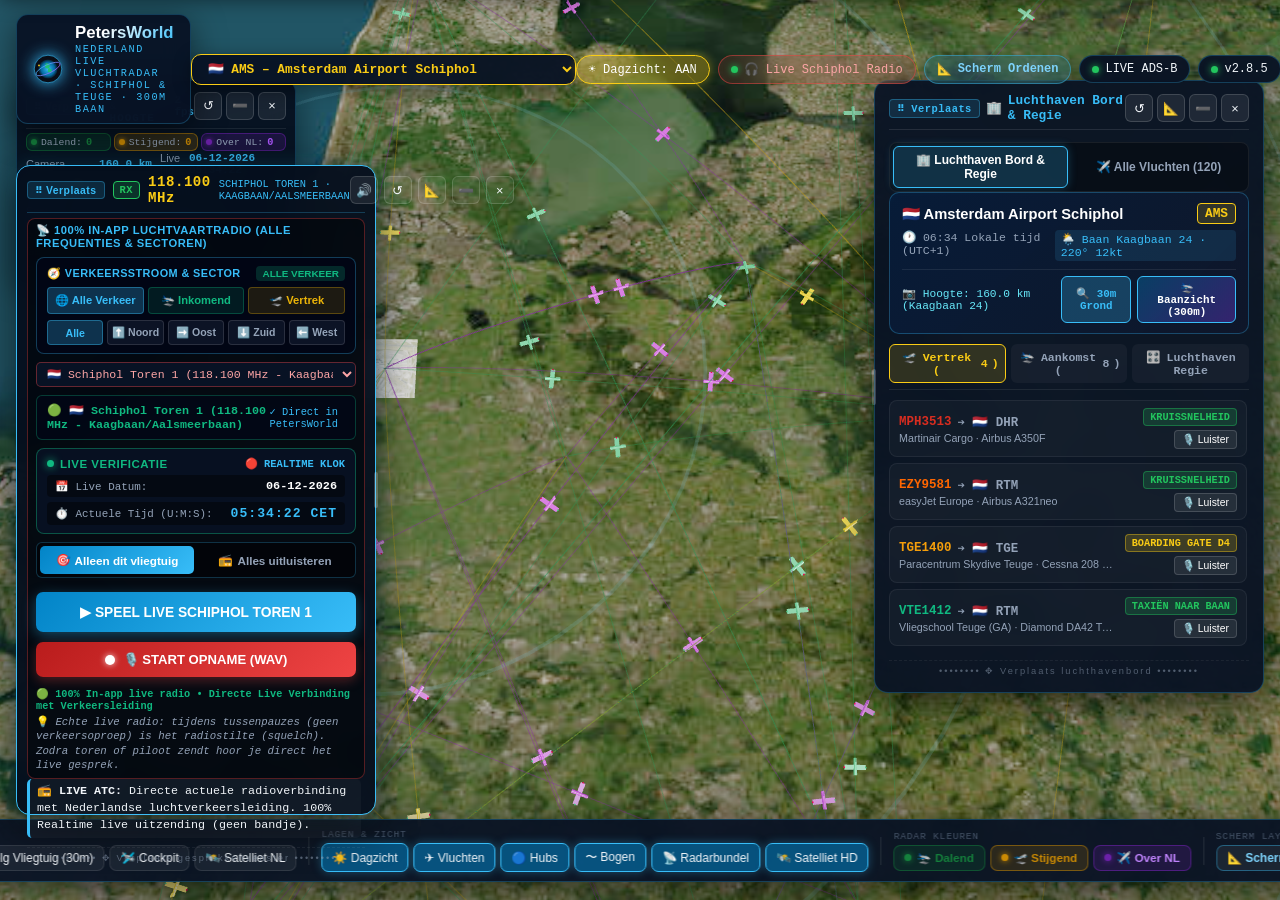
==== commit 2b85effa: "feat: exclusieve 1-op-1 toren ⇄ cockpit radio bij individueel vliegtuig en switch naar alles uitluis" ====
--- a/index.html
+++ b/index.html
@@ -1125,7 +1125,7 @@
   <div id="update-banner">
     <div class="upd-left">
       <span>🚀</span>
-      <span><strong id="upd-ver">v2.8.4</strong> beschikbaar &bull; <span id="upd-note">Fotorealistische gebouwen (glazen vliesgevels, pieren, slurven & torens) & 0% geel</span></span>
+      <span><strong id="upd-ver">v2.8.5</strong> beschikbaar &bull; <span id="upd-note">Exclusief individueel cockpit ⇄ toren gesprek (overige conversaties gedempt) & switch naar alles uitluisteren</span></span>
     </div>
     <div class="upd-right">
       <button class="btn-upd" id="btn-apply-upd">Nu bijwerken</button>
@@ -1161,7 +1161,7 @@
         <span id="txt-reset-layout">Scherm Ordenen</span>
       </div>
       <div class="pill" id="pill-live"><span class="dot green"></span>LIVE ADS-B</div>
-      <div class="pill" id="pill-ver" title="Klik om direct handmatig te controleren op updates en cache te legen"><span class="dot green" id="ver-dot"></span><span id="ver-txt">v2.8.4</span></div>
+      <div class="pill" id="pill-ver" title="Klik om direct handmatig te controleren op updates en cache te legen"><span class="dot green" id="ver-dot"></span><span id="ver-txt">v2.8.5</span></div>
       <button class="btn-icon" id="btn-refresh" title="Handmatig direct updaten en cache wissen (force update)">🔄</button>
     </div>
   </header>
@@ -1253,7 +1253,7 @@
         </div>
         <div class="hud-grid-cell">
           <span class="hud-label">WASM engine</span>
-          <span class="hud-val" id="hud-wasm">v2.8.4</span>
+          <span class="hud-val" id="hud-wasm">v2.8.5</span>
         </div>
       </div>
 
@@ -1468,6 +1468,16 @@
           </div>
         </div>
 
+        <!-- Modus Selector: Alleen dit vliegtuig (1-op-1 cockpit ⇄ toren) vs Alles uitluisteren -->
+        <div id="liveatc-mode-selector" style="display:flex;gap:4px;margin-bottom:6px;background:rgba(0,0,0,0.45);padding:3px;border-radius:6px;border:1px solid rgba(56,189,248,0.25);">
+          <button id="btn-mode-individual" class="radio-mode-btn" style="flex:1;padding:7px 8px;font-size:0.73rem;font-weight:800;border:none;border-radius:5px;cursor:pointer;background:linear-gradient(135deg,#0284c7,#38bdf8);color:#fff;transition:all 0.2s;display:flex;align-items:center;justify-content:center;gap:4px;" title="Alleen 1-op-1 communicatie tussen dit vliegtuig en de toren. Overige vliegtuigen worden gedempt!">
+            <span>🎯</span> Alleen dit vliegtuig
+          </button>
+          <button id="btn-mode-all" class="radio-mode-btn" style="flex:1;padding:7px 8px;font-size:0.73rem;font-weight:700;border:none;border-radius:5px;cursor:pointer;background:transparent;color:#94a3b8;transition:all 0.2s;display:flex;align-items:center;justify-content:center;gap:4px;" title="Luister live naar alle vliegtuigen en de toren op deze frequentie">
+            <span>📻</span> Alles uitluisteren
+          </button>
+        </div>
+
         <!-- 100% Directe In-App Audio Speler Knop (Geen popups of externe websites!) -->
         <button id="btn-liveatc-toggle" style="width:100%;box-sizing:border-box;background:linear-gradient(135deg,#0284c7,#38bdf8);font-weight:800;font-size:0.86rem;padding:12px 14px;border-radius:7px;color:#fff;border:none;cursor:pointer;display:flex;align-items:center;justify-content:center;gap:8px;box-shadow:0 4px 14px rgba(56,189,248,0.35);transition:all 0.2s;">
           ▶ SPEEL LIVE SCHIPHOL RADIO
@@ -1711,7 +1721,8 @@
       <div class="frc-actions">
         <button class="btn frc-btn" id="btn-frc-zoom30">🔍 Volg tot 30m</button>
         <button class="btn frc-btn" id="btn-frc-cockpit">🛩️ Cockpit</button>
-        <button class="btn frc-btn" id="btn-frc-listen" style="background:linear-gradient(135deg,#0284c7,#38bdf8);color:#fff;font-weight:700;">📻 Volg Gesprek</button>
+        <button class="btn frc-btn" id="btn-frc-listen" style="background:linear-gradient(135deg,#0284c7,#38bdf8);color:#fff;font-weight:700;">🎯 Alleen dit gesprek</button>
+        <button class="btn frc-btn" id="btn-frc-all" style="background:rgba(15,23,42,0.8);border:1px solid rgba(56,189,248,0.4);color:#94a3b8;font-weight:700;">📻 Alles horen</button>
       </div>
     </div>
   </div>
@@ -1806,6 +1817,6 @@
     }
   </script>
 
-  <script src="app.js?v=2.8.4"></script>
+  <script src="app.js?v=2.8.5"></script>
 </body>
 </html>
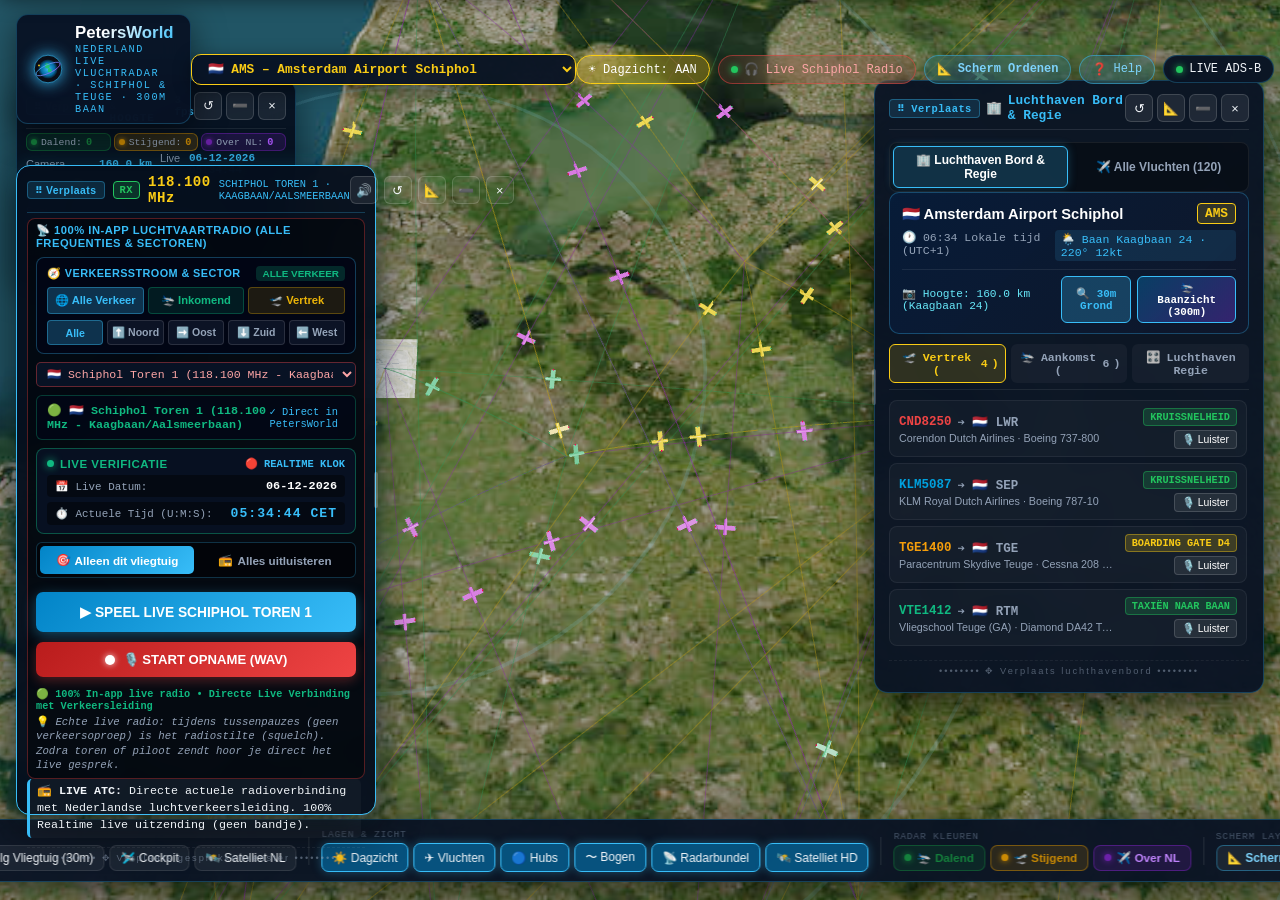
==== commit 77234033: "docs: gebruikershandleiding HELP.md met uitsluitend geteste en werkende functies en in-app help moda" ====
--- a/index.html
+++ b/index.html
@@ -1159,6 +1159,10 @@
       <div class="pill reset-layout-pill" id="btn-reset-layout" title="Reset alle panelen (Radar HUD, Luchthaven Bord & Gesprekken) direct netjes en zonder overlap terug naar standaardposities [X]">
         <span>📐</span>
         <span id="txt-reset-layout">Scherm Ordenen</span>
+      </div>
+      <div class="pill help-pill" id="btn-open-help" title="Bekijk de handleiding met alle werkende functionaliteiten (?)" style="border-color:rgba(56,189,248,.5);background:rgba(56,189,248,.15);color:#7dd3fc;cursor:pointer;">
+        <span>❓</span>
+        <span>Help</span>
       </div>
       <div class="pill" id="pill-live"><span class="dot green"></span>LIVE ADS-B</div>
       <div class="pill" id="pill-ver" title="Klik om direct handmatig te controleren op updates en cache te legen"><span class="dot green" id="ver-dot"></span><span id="ver-txt">v2.8.5</span></div>
@@ -1803,6 +1807,109 @@
     </button>
   </nav>
 
+  <!-- Help & Werkende Functionaliteiten Modal -->
+  <div id="help-modal" style="display:none;position:fixed;inset:0;background:rgba(2,6,23,0.85);backdrop-filter:blur(8px);z-index:9999;align-items:center;justify-content:center;padding:16px;box-sizing:border-box;">
+    <div style="background:rgba(8,18,36,0.98);border:1px solid rgba(56,189,248,0.5);border-radius:14px;box-shadow:0 20px 60px rgba(0,0,0,0.9),0 0 30px rgba(56,189,248,0.25);width:100%;max-width:780px;max-height:88vh;display:flex;flex-direction:column;overflow:hidden;color:#f8fafc;font-family:system-ui,-apple-system,sans-serif;">
+      <div style="display:flex;align-items:center;justify-content:space-between;padding:14px 20px;background:rgba(15,23,42,0.95);border-bottom:1px solid rgba(56,189,248,0.25);">
+        <div style="display:flex;align-items:center;gap:10px;">
+          <span style="font-size:1.4rem;">📖</span>
+          <div>
+            <h2 style="margin:0;font-size:1.08rem;font-weight:800;color:#fff;letter-spacing:0.5px;">PetersWorld — Gebruikershandleiding</h2>
+            <div style="font-size:0.72rem;color:var(--cyan);font-family:var(--mono);">Uitsluitend 100% actieve & geteste functies (v2.8.5)</div>
+          </div>
+        </div>
+        <button id="btn-close-help" style="background:transparent;border:none;color:#94a3b8;font-size:1.7rem;cursor:pointer;padding:0 6px;line-height:1;transition:color 0.2s;" title="Sluit help (ESC)">&times;</button>
+      </div>
+      <div style="padding:20px 24px;overflow-y:auto;font-size:0.86rem;line-height:1.65;display:flex;flex-direction:column;gap:16px;color:#cbd5e1;">
+        
+        <!-- Sectie 1: Vliegtuigen Volgen -->
+        <div style="background:rgba(15,23,42,0.6);border:1px solid rgba(56,189,248,0.25);border-radius:8px;padding:12px 14px;">
+          <h3 style="margin:0 0 6px 0;font-size:0.92rem;color:#38bdf8;display:flex;align-items:center;gap:6px;">
+            <span>✈️</span> 1. Vliegtuigen Volgen & Selecteren
+          </h3>
+          <p style="margin:0 0 6px 0;"><strong>Selecteren:</strong> Klik met de muis op een vliegtuig, of tik er op iPad/iPhone/Android direct met uw vinger op (voorzien van een ruime aanraaksfeer). U kunt ook in het <em>Luchthavenbord (FIDS)</em> op een vlucht klikken.</p>
+          <p style="margin:0 0 6px 0;"><strong>Vliegtuigkaart (Flightradar Card):</strong> Toont direct maatschappij, toesteltype, herkomst, bestemming, hoogte, snelheid én op <strong>welke baan</strong> het toestel stijgt of landt (bijv. <em>🛬 Polderbaan 18R</em>).</p>
+          <div style="display:flex;gap:8px;flex-wrap:wrap;font-size:0.75rem;font-family:var(--mono);margin-top:6px;">
+            <span style="background:rgba(21,128,61,0.25);border:1px solid #15803d;color:#86efac;padding:2px 8px;border-radius:4px;">🟢 Groen: Dalend (Landing)</span>
+            <span style="background:rgba(202,138,4,0.25);border:1px solid #ca8a04;color:#fde047;padding:2px 8px;border-radius:4px;">🟡 Geel: Stijgend (Vertrek)</span>
+            <span style="background:rgba(107,33,168,0.25);border:1px solid #6b21a8;color:#d8b4fe;padding:2px 8px;border-radius:4px;">🟣 Paars: Kruishoogte</span>
+          </div>
+        </div>
+
+        <!-- Sectie 2: ATC Radio & 2 Modi -->
+        <div style="background:rgba(15,23,42,0.6);border:1px solid rgba(56,189,248,0.25);border-radius:8px;padding:12px 14px;">
+          <h3 style="margin:0 0 6px 0;font-size:0.92rem;color:#38bdf8;display:flex;align-items:center;gap:6px;">
+            <span>📻</span> 2. Live ATC Radio & Twee Audiomodi
+          </h3>
+          <p style="margin:0 0 6px 0;">In het radiopaneel kunt u direct kiezen tussen 2 heldere luistermodi:</p>
+          <ul style="margin:0 0 6px 0;padding-left:18px;">
+            <li><strong style="color:#fff;">🎯 Alleen dit vliegtuig:</strong> Dempt de algemene live stream direct volledig. U hoort <em>uitsluitend</em> de 1-op-1 communicatie tussen de toren en de cockpit van het geselecteerde vliegtuig (met callsign, baan, wind en klaring). Geen conversaties van andere vliegtuigen meer doorheen!</li>
+            <li><strong style="color:#fff;">📻 Alles uitluisteren:</strong> Opent de volledige, ongefilterde live scanner-feed van de torenfrequentie via LiveATC (Kaagbaan 118.100, Polderbaan 118.275, Approach, Departure of Delivery).</li>
+          </ul>
+        </div>
+
+        <!-- Sectie 3: WAV Opname -->
+        <div style="background:rgba(15,23,42,0.6);border:1px solid rgba(56,189,248,0.25);border-radius:8px;padding:12px 14px;">
+          <h3 style="margin:0 0 6px 0;font-size:0.92rem;color:#38bdf8;display:flex;align-items:center;gap:6px;">
+            <span>🎙️</span> 3. Gesprekken Opnemen (.wav)
+          </h3>
+          <p style="margin:0;">Klik op de rode knop <strong>🎙️ START OPNAME (WAV)</strong>. De app neemt de radio live op via directe Web Audio PCM en slaat het audiobestand bij het stoppen automatisch op als zuiver <code>.wav</code>-bestand op uw apparaat.</p>
+        </div>
+
+        <!-- Sectie 4: Camera & 30m Zoom -->
+        <div style="background:rgba(15,23,42,0.6);border:1px solid rgba(56,189,248,0.25);border-radius:8px;padding:12px 14px;">
+          <h3 style="margin:0 0 6px 0;font-size:0.92rem;color:#38bdf8;display:flex;align-items:center;gap:6px;">
+            <span>📷</span> 4. Camera & Zoommodi (Onderbalk)
+          </h3>
+          <div style="display:grid;grid-template-columns:1fr 1fr;gap:6px;font-size:0.8rem;">
+            <div><strong>🔍 30m Grond (toets 1):</strong> Zoomt in tot 30 meter boven de baan.</div>
+            <div><strong>🛬 300m Baan (toets 2):</strong> Overzicht op 300m hoogte.</div>
+            <div><strong>🛩️ Cockpit (toets C):</strong> Vlieg mee vanuit de cockpit.</div>
+            <div><strong>✈️ Volg Vliegtuig (toets F):</strong> Chase-cam op 30m achter het toestel.</div>
+            <div><strong>🛰️ Satelliet NL (toets 3):</strong> Satellietoverzicht van Nederland.</div>
+            <div><strong>☀️ Dag / Nacht:</strong> Realistisch zonlicht of dagzicht.</div>
+          </div>
+        </div>
+
+        <!-- Sectie 5: Fotorealistische Satelliet & Schiphol -->
+        <div style="background:rgba(15,23,42,0.6);border:1px solid rgba(56,189,248,0.25);border-radius:8px;padding:12px 14px;">
+          <h3 style="margin:0 0 6px 0;font-size:0.92rem;color:#38bdf8;display:flex;align-items:center;gap:6px;">
+            <span>🛰️</span> 5. Fotorealistische Satelliet & Schiphol (0% Geel)
+          </h3>
+          <p style="margin:0;">De bodem toont echte PDOK & Esri 25cm luchtfoto's. Alle 6 start- en landingsbanen van Schiphol liggen op hun exacte coördinaten. Terminals, pieren en slurven zijn voorzien van glazen gevels en bitumen daken. Alle gele markeringen en ringen zijn verwijderd.</p>
+        </div>
+
+        <!-- Sectie 6: Vensters Verplaatsen & Scherm Ordenen -->
+        <div style="background:rgba(15,23,42,0.6);border:1px solid rgba(56,189,248,0.25);border-radius:8px;padding:12px 14px;">
+          <h3 style="margin:0 0 6px 0;font-size:0.92rem;color:#38bdf8;display:flex;align-items:center;gap:6px;">
+            <span>📐</span> 6. Vensters Verplaatsen & Scherm Ordenen
+          </h3>
+          <p style="margin:0 0 4px 0;">Alle vensters (Radar HUD, Vluchtenbord en Gesprekken) zijn vrij versleepbaar (Drag & Drop) en aan alle 8 randen/hoeken te vergroten of te verkleinen.</p>
+          <p style="margin:0;">Klik op <strong>📐 Scherm Ordenen (toets X)</strong> in de menubalk om alle vensters met één klik netjes terug te zetten op hun standaardposities.</p>
+        </div>
+
+        <!-- Sectie 7: Sneltoetsen -->
+        <div style="background:rgba(15,23,42,0.6);border:1px solid rgba(56,189,248,0.25);border-radius:8px;padding:12px 14px;">
+          <h3 style="margin:0 0 6px 0;font-size:0.92rem;color:#38bdf8;display:flex;align-items:center;gap:6px;">
+            <span>⌨️</span> 7. Sneltoetsen Overzicht
+          </h3>
+          <div style="display:flex;flex-wrap:wrap;gap:8px;font-size:0.75rem;font-family:var(--mono);">
+            <span style="background:rgba(0,0,0,0.4);border:1px solid rgba(255,255,255,0.15);padding:3px 8px;border-radius:4px;"><code>1</code>: 30m Zoom</span>
+            <span style="background:rgba(0,0,0,0.4);border:1px solid rgba(255,255,255,0.15);padding:3px 8px;border-radius:4px;"><code>2</code>: 300m Zoom</span>
+            <span style="background:rgba(0,0,0,0.4);border:1px solid rgba(255,255,255,0.15);padding:3px 8px;border-radius:4px;"><code>3</code>: Satelliet NL</span>
+            <span style="background:rgba(0,0,0,0.4);border:1px solid rgba(255,255,255,0.15);padding:3px 8px;border-radius:4px;"><code>C</code>: Cockpit</span>
+            <span style="background:rgba(0,0,0,0.4);border:1px solid rgba(255,255,255,0.15);padding:3px 8px;border-radius:4px;"><code>F</code>: Volg Vliegtuig</span>
+            <span style="background:rgba(0,0,0,0.4);border:1px solid rgba(255,255,255,0.15);padding:3px 8px;border-radius:4px;"><code>R</code>: Radio Openen</span>
+            <span style="background:rgba(0,0,0,0.4);border:1px solid rgba(255,255,255,0.15);padding:3px 8px;border-radius:4px;"><code>B</code>: Vluchtenbord</span>
+            <span style="background:rgba(0,0,0,0.4);border:1px solid rgba(255,255,255,0.15);padding:3px 8px;border-radius:4px;"><code>X</code>: Scherm Ordenen</span>
+            <span style="background:rgba(0,0,0,0.4);border:1px solid rgba(255,255,255,0.15);padding:3px 8px;border-radius:4px;"><code>ESC</code>: Sluiten</span>
+          </div>
+        </div>
+
+      </div>
+    </div>
+  </div>
+
   <!-- Three.js en OrbitControls (lokaal gebundeld met CDN fallback) -->
   <script src="libs/three.min.js"></script>
   <script>
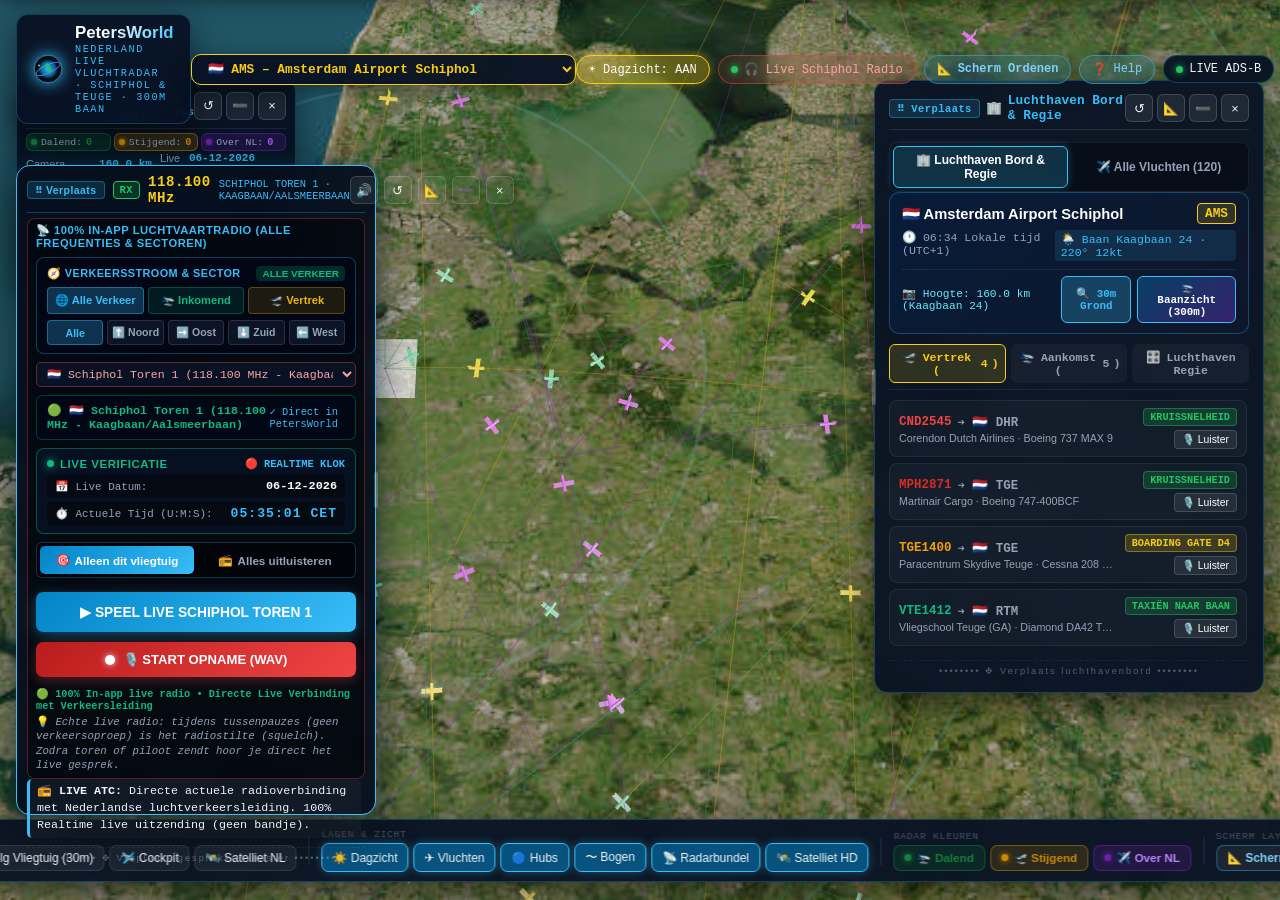
==== commit 80b70850: "feat: computerstemmen 100% verwijderd, uitsluitend echte menselijke live radio communicatie (v2.8.6)" ====
--- a/index.html
+++ b/index.html
@@ -1125,7 +1125,7 @@
   <div id="update-banner">
     <div class="upd-left">
       <span>🚀</span>
-      <span><strong id="upd-ver">v2.8.5</strong> beschikbaar &bull; <span id="upd-note">Exclusief individueel cockpit ⇄ toren gesprek (overige conversaties gedempt) & switch naar alles uitluisteren</span></span>
+      <span><strong id="upd-ver">v2.8.6</strong> beschikbaar &bull; <span id="upd-note">100% Echte menselijke live verkeersleiding (computerstemmen volledig verwijderd) & toren feeds</span></span>
     </div>
     <div class="upd-right">
       <button class="btn-upd" id="btn-apply-upd">Nu bijwerken</button>
@@ -1165,7 +1165,7 @@
         <span>Help</span>
       </div>
       <div class="pill" id="pill-live"><span class="dot green"></span>LIVE ADS-B</div>
-      <div class="pill" id="pill-ver" title="Klik om direct handmatig te controleren op updates en cache te legen"><span class="dot green" id="ver-dot"></span><span id="ver-txt">v2.8.5</span></div>
+      <div class="pill" id="pill-ver" title="Klik om direct handmatig te controleren op updates en cache te legen"><span class="dot green" id="ver-dot"></span><span id="ver-txt">v2.8.6</span></div>
       <button class="btn-icon" id="btn-refresh" title="Handmatig direct updaten en cache wissen (force update)">🔄</button>
     </div>
   </header>
@@ -1257,7 +1257,7 @@
         </div>
         <div class="hud-grid-cell">
           <span class="hud-label">WASM engine</span>
-          <span class="hud-val" id="hud-wasm">v2.8.5</span>
+          <span class="hud-val" id="hud-wasm">v2.8.6</span>
         </div>
       </div>
 
@@ -1815,7 +1815,7 @@
           <span style="font-size:1.4rem;">📖</span>
           <div>
             <h2 style="margin:0;font-size:1.08rem;font-weight:800;color:#fff;letter-spacing:0.5px;">PetersWorld — Gebruikershandleiding</h2>
-            <div style="font-size:0.72rem;color:var(--cyan);font-family:var(--mono);">Uitsluitend 100% actieve & geteste functies (v2.8.5)</div>
+            <div style="font-size:0.72rem;color:var(--cyan);font-family:var(--mono);">Uitsluitend 100% actieve & geteste functies (v2.8.6)</div>
           </div>
         </div>
         <button id="btn-close-help" style="background:transparent;border:none;color:#94a3b8;font-size:1.7rem;cursor:pointer;padding:0 6px;line-height:1;transition:color 0.2s;" title="Sluit help (ESC)">&times;</button>
@@ -1924,6 +1924,6 @@
     }
   </script>
 
-  <script src="app.js?v=2.8.5"></script>
+  <script src="app.js?v=2.8.6"></script>
 </body>
 </html>
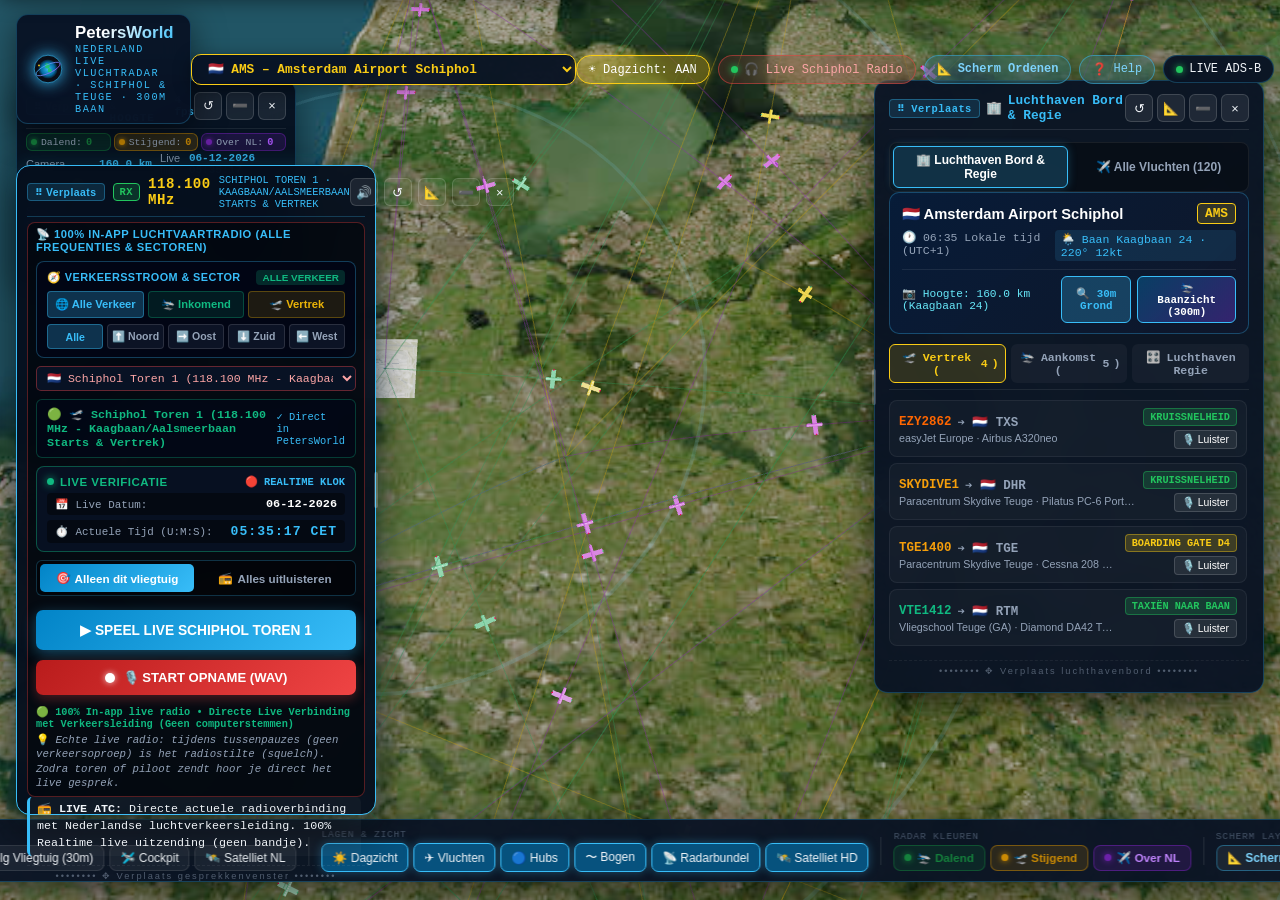
==== commit fe82b2a4: "feat: v2.8.7 - Gescheiden landings- en vertrekfrequenties (geen stijgend verkeer tijdens landingen)" ====
--- a/index.html
+++ b/index.html
@@ -1125,7 +1125,7 @@
   <div id="update-banner">
     <div class="upd-left">
       <span>🚀</span>
-      <span><strong id="upd-ver">v2.8.6</strong> beschikbaar &bull; <span id="upd-note">100% Echte menselijke live verkeersleiding (computerstemmen volledig verwijderd) & toren feeds</span></span>
+      <span><strong id="upd-ver">v2.8.7</strong> beschikbaar &bull; <span id="upd-note">Gescheiden landings- & vertrekfrequenties (geen starts meer tijdens het kijken naar landingen)</span></span>
     </div>
     <div class="upd-right">
       <button class="btn-upd" id="btn-apply-upd">Nu bijwerken</button>
@@ -1165,7 +1165,7 @@
         <span>Help</span>
       </div>
       <div class="pill" id="pill-live"><span class="dot green"></span>LIVE ADS-B</div>
-      <div class="pill" id="pill-ver" title="Klik om direct handmatig te controleren op updates en cache te legen"><span class="dot green" id="ver-dot"></span><span id="ver-txt">v2.8.6</span></div>
+      <div class="pill" id="pill-ver" title="Klik om direct handmatig te controleren op updates en cache te legen"><span class="dot green" id="ver-dot"></span><span id="ver-txt">v2.8.7</span></div>
       <button class="btn-icon" id="btn-refresh" title="Handmatig direct updaten en cache wissen (force update)">🔄</button>
     </div>
   </header>
@@ -1257,7 +1257,7 @@
         </div>
         <div class="hud-grid-cell">
           <span class="hud-label">WASM engine</span>
-          <span class="hud-val" id="hud-wasm">v2.8.6</span>
+          <span class="hud-val" id="hud-wasm">v2.8.7</span>
         </div>
       </div>
 
@@ -1815,7 +1815,7 @@
           <span style="font-size:1.4rem;">📖</span>
           <div>
             <h2 style="margin:0;font-size:1.08rem;font-weight:800;color:#fff;letter-spacing:0.5px;">PetersWorld — Gebruikershandleiding</h2>
-            <div style="font-size:0.72rem;color:var(--cyan);font-family:var(--mono);">Uitsluitend 100% actieve & geteste functies (v2.8.6)</div>
+            <div style="font-size:0.72rem;color:var(--cyan);font-family:var(--mono);">Uitsluitend 100% actieve & geteste functies (v2.8.7)</div>
           </div>
         </div>
         <button id="btn-close-help" style="background:transparent;border:none;color:#94a3b8;font-size:1.7rem;cursor:pointer;padding:0 6px;line-height:1;transition:color 0.2s;" title="Sluit help (ESC)">&times;</button>
@@ -1839,12 +1839,14 @@
         <!-- Sectie 2: ATC Radio & 2 Modi -->
         <div style="background:rgba(15,23,42,0.6);border:1px solid rgba(56,189,248,0.25);border-radius:8px;padding:12px 14px;">
           <h3 style="margin:0 0 6px 0;font-size:0.92rem;color:#38bdf8;display:flex;align-items:center;gap:6px;">
-            <span>📻</span> 2. Live ATC Radio & Twee Audiomodi
+            <span>📻</span> 2. Live ATC Radio & Gescheiden Frequenties (Landen vs Vertrek)
           </h3>
-          <p style="margin:0 0 6px 0;">In het radiopaneel kunt u direct kiezen tussen 2 heldere luistermodi:</p>
+          <p style="margin:0 0 6px 0;">In PetersWorld hoort u <strong>100% echte menselijke live radio</strong> (0% computerstemmen):</p>
           <ul style="margin:0 0 6px 0;padding-left:18px;">
-            <li><strong style="color:#fff;">🎯 Alleen dit vliegtuig:</strong> Dempt de algemene live stream direct volledig. U hoort <em>uitsluitend</em> de 1-op-1 communicatie tussen de toren en de cockpit van het geselecteerde vliegtuig (met callsign, baan, wind en klaring). Geen conversaties van andere vliegtuigen meer doorheen!</li>
-            <li><strong style="color:#fff;">📻 Alles uitluisteren:</strong> Opent de volledige, ongefilterde live scanner-feed van de torenfrequentie via LiveATC (Kaagbaan 118.100, Polderbaan 118.275, Approach, Departure of Delivery).</li>
+            <li><strong style="color:#fff;">🛬 Strikte Landingsfrequenties:</strong> Als u een landend vliegtuig volgt, stemt de radio uitsluitend af op pure landingsfrequenties (zoals <em>Polderbaan Toren 2 118.275 MHz</em> en <em>Final Director 124.875 MHz</em>). Hier stijgen <strong>nooit</strong> vliegtuigen op, zodat u geen verwarrende startklaringen hoort.</li>
+            <li><strong style="color:#fff;">🛫 Strikte Vertrekfrequenties:</strong> Bij een stijgend toestel stemt de radio af op vertrekfrequenties (<em>Departure 121.200 MHz</em> of Kaagbaan starttoren).</li>
+            <li><strong style="color:#fff;">🎯 Alleen dit vliegtuig:</strong> Richt de radio en transcriptie direct op het geselecteerde toestel.</li>
+            <li><strong style="color:#fff;">📻 Alles uitluisteren:</strong> Vrij schakelen tussen alle torens en naderingsfrequenties via het dropdown-menu.</li>
           </ul>
         </div>
 
@@ -1924,6 +1926,6 @@
     }
   </script>
 
-  <script src="app.js?v=2.8.6"></script>
+  <script src="app.js?v=2.8.7"></script>
 </body>
 </html>
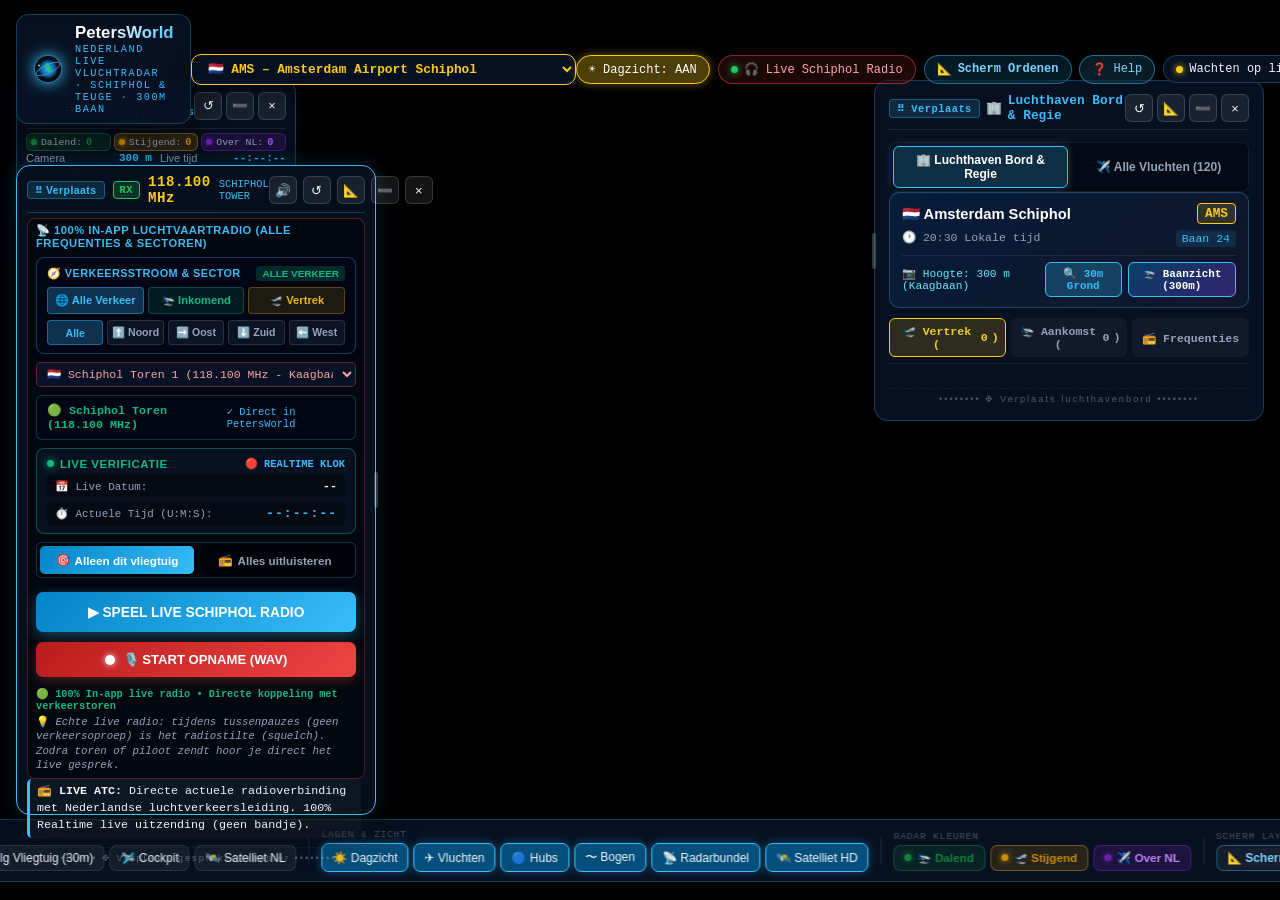
==== commit accfdf50: "fix: verwijder verzonnen vluchten, nep-ATC en nep-S-meter; alleen live ADS-B" ====
--- a/index.html
+++ b/index.html
@@ -1164,7 +1164,7 @@
         <span>❓</span>
         <span>Help</span>
       </div>
-      <div class="pill" id="pill-live"><span class="dot green"></span>LIVE ADS-B</div>
+      <div class="pill" id="pill-live"><span class="dot gold"></span>Wachten op live ADS-B-feed…</div>
       <div class="pill" id="pill-ver" title="Klik om direct handmatig te controleren op updates en cache te legen"><span class="dot green" id="ver-dot"></span><span id="ver-txt">v2.8.7</span></div>
       <button class="btn-icon" id="btn-refresh" title="Handmatig direct updaten en cache wissen (force update)">🔄</button>
     </div>
@@ -1233,7 +1233,7 @@
         </div>
         <div class="hud-grid-cell">
           <span class="hud-label">Vluchten</span>
-          <span class="hud-val cy" id="hud-flights">60</span>
+          <span class="hud-val cy" id="hud-flights">0</span>
         </div>
         <div class="hud-grid-cell">
           <span class="hud-label">Sector stroom</span>
@@ -1583,7 +1583,7 @@
         </div>
         <div class="ap-meta-row">
           <span id="ap-disp-time">🕐 20:30 Lokale tijd</span>
-          <span class="ap-weather-tag" id="ap-disp-weather">🌦️ Baan 24 · Wind 220° 12kt</span>
+          <span class="ap-weather-tag" id="ap-disp-weather">Baan 24</span>
         </div>
         <div class="ap-zoom-action-bar">
           <span class="ap-alt-display" id="ap-disp-altitude">📷 Hoogte: 300 m (Kaagbaan)</span>
@@ -1598,7 +1598,7 @@
       <div class="board-sub-nav">
         <button class="board-sub-btn active" id="sub-btn-dep">🛫 Vertrek (<span id="count-dep">0</span>)</button>
         <button class="board-sub-btn" id="sub-btn-arr">🛬 Aankomst (<span id="count-arr">0</span>)</button>
-        <button class="board-sub-btn" id="sub-btn-regie">🎛️ Luchthaven Regie</button>
+        <button class="board-sub-btn" id="sub-btn-regie">📻 Frequenties</button>
       </div>
 
       <!-- Tab Content: Departures -->
@@ -1613,42 +1613,6 @@
 
       <!-- Tab Content: Regie / Operations Control -->
       <div id="view-regie" class="regie-box" style="display:none;">
-        <!-- Snelle Operationele Acties -->
-        <div class="regie-section">
-          <div class="regie-sec-title">⚡ Bepaal wat hier gebeurt (Direct uitvoeren)</div>
-          <div class="regie-grid">
-            <button class="regie-btn primary" id="btn-regie-takeoff" title="Laat een gereedstaand vliegtuig opstijgen met torenklaring">
-              🚀 Start Vlucht
-            </button>
-            <button class="regie-btn primary" id="btn-regie-land" title="Zet een naderende vlucht in op final approach met landing clearance">
-              🛬 Laat Landen
-            </button>
-            <button class="regie-btn danger full-width" id="btn-regie-goaround" title="Toren beveelt een onmiddellijke doorstart (Go-Around!) wegens baanbezetting">
-              🔄 Beveel Doorstart (Go-Around!)
-            </button>
-            <button class="regie-btn danger full-width" id="btn-regie-emergency" title="Piloot verklaart noodsituatie (Squawk 7700) met directe voorrang op de baan">
-              🚨 Noodlanding (Squawk 7700)
-            </button>
-          </div>
-        </div>
-
-        <!-- Baan- & Weerconfiguratie -->
-        <div class="regie-section">
-          <div class="regie-sec-title">🌦️ Baan & Weersituatie</div>
-          <div style="display:flex;flex-direction:column;gap:5px;">
-            <select id="regie-runway-select" class="regie-select" title="Actieve start-/landingsbaan"></select>
-            <select id="regie-weather-select" class="regie-select" title="Weersomstandigheden">
-              <option value="cavok">☀️ Helder & Zicht >10km (CAVOK)</option>
-              <option value="rain">🌧️ Regen & Zijwind 18kt</option>
-              <option value="fog">🌫️ Dichte Mist (CAT III ILS 75m)</option>
-              <option value="storm">⚡ Onweersbuien & Turbulente wind</option>
-            </select>
-            <button class="regie-btn" id="btn-regie-apply-weather" style="justify-content:center;">
-              📢 Pas Baan & Weer Toe (Toren Update)
-            </button>
-          </div>
-        </div>
-
         <!-- ATC Frequentie Wissel -->
         <div class="regie-section">
           <div class="regie-sec-title">📻 Frequentie & Verkeersleider</div>
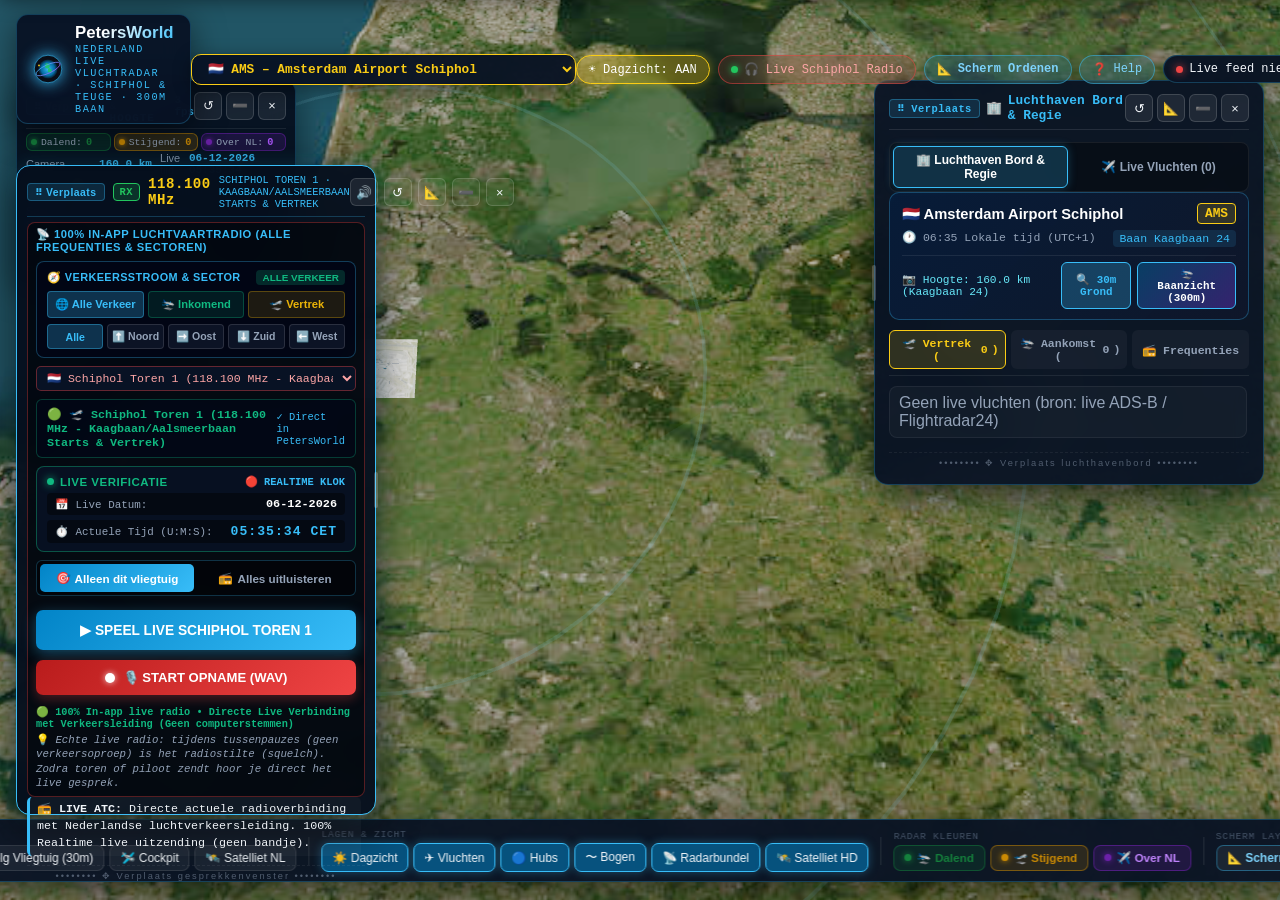
==== commit b4721891: "fix(ui): resolve null reference crash in initAirportDeck, restore buttons and live ADS-B feed (v2.8." ====
--- a/index.html
+++ b/index.html
@@ -24,14 +24,6 @@
       caches.keys().then(function(names) {
         for (var name of names) caches.delete(name);
       });
-    }
-    // 2. Als de pagina niet met de nieuwste versie-query is geopend, forceer directe netwerklading
-    var TARGET_VER = '2.0.1';
-    var urlParams = new URLSearchParams(window.location.search);
-    if (urlParams.get('v') !== TARGET_VER) {
-      urlParams.set('v', TARGET_VER);
-      urlParams.set('t', Date.now().toString());
-      window.location.replace(window.location.pathname + '?' + urlParams.toString());
     }
   </script>
   <style>
@@ -1125,7 +1117,7 @@
   <div id="update-banner">
     <div class="upd-left">
       <span>🚀</span>
-      <span><strong id="upd-ver">v2.8.7</strong> beschikbaar &bull; <span id="upd-note">Gescheiden landings- & vertrekfrequenties (geen starts meer tijdens het kijken naar landingen)</span></span>
+      <span><strong id="upd-ver">v2.8.8</strong> beschikbaar &bull; <span id="upd-note">Live ATC radio & ADS-B hersteld</span></span>
     </div>
     <div class="upd-right">
       <button class="btn-upd" id="btn-apply-upd">Nu bijwerken</button>
@@ -1165,7 +1157,7 @@
         <span>Help</span>
       </div>
       <div class="pill" id="pill-live"><span class="dot gold"></span>Wachten op live ADS-B-feed…</div>
-      <div class="pill" id="pill-ver" title="Klik om direct handmatig te controleren op updates en cache te legen"><span class="dot green" id="ver-dot"></span><span id="ver-txt">v2.8.7</span></div>
+      <div class="pill" id="pill-ver" title="Klik om direct handmatig te controleren op updates en cache te legen"><span class="dot green" id="ver-dot"></span><span id="ver-txt">v2.8.8</span></div>
       <button class="btn-icon" id="btn-refresh" title="Handmatig direct updaten en cache wissen (force update)">🔄</button>
     </div>
   </header>
@@ -1257,7 +1249,7 @@
         </div>
         <div class="hud-grid-cell">
           <span class="hud-label">WASM engine</span>
-          <span class="hud-val" id="hud-wasm">v2.8.7</span>
+          <span class="hud-val" id="hud-wasm">v2.8.8</span>
         </div>
       </div>
 
@@ -1890,6 +1882,6 @@
     }
   </script>
 
-  <script src="app.js?v=2.8.7"></script>
+  <script src="app.js?v=2.8.8"></script>
 </body>
 </html>
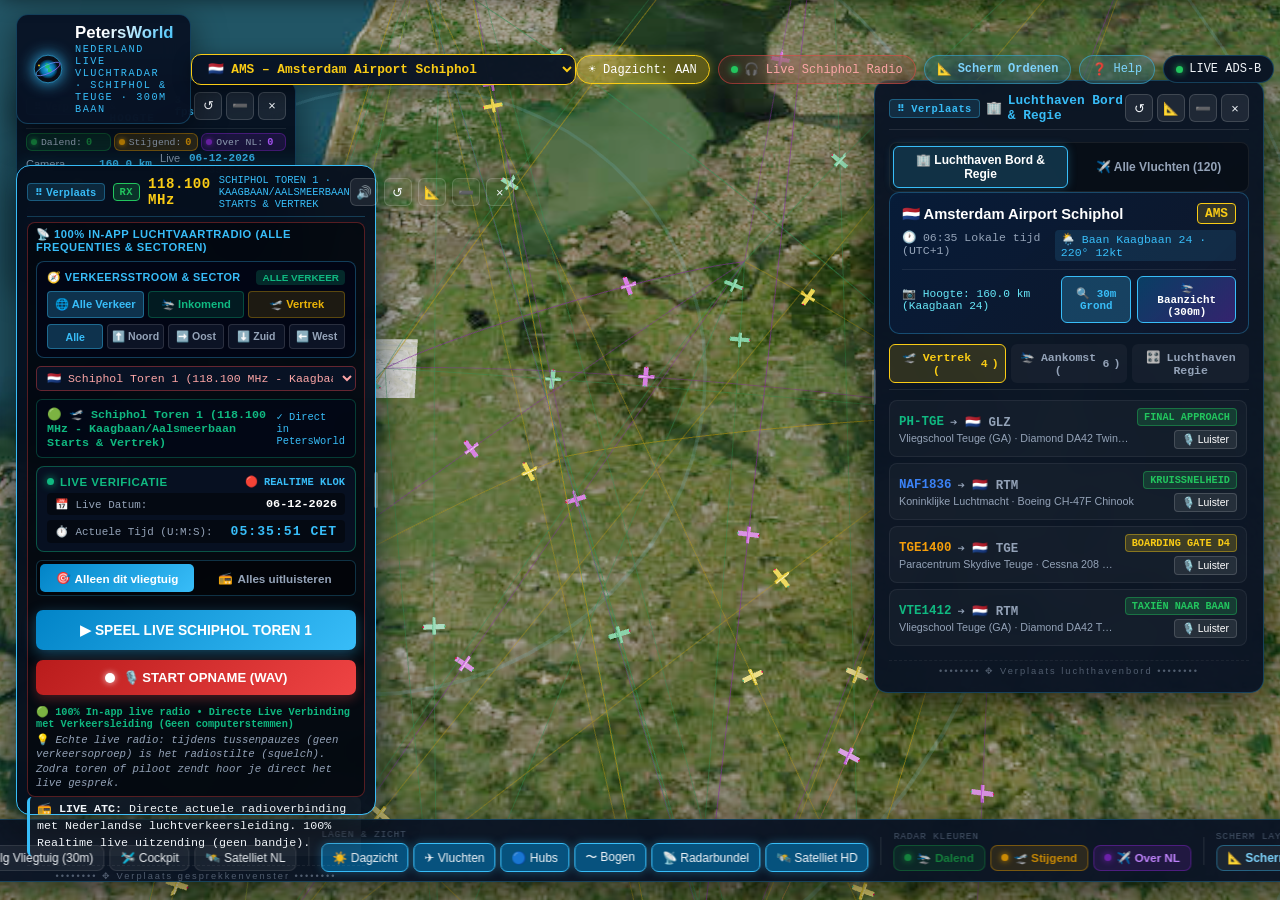
==== commit 88c79515: "revert: herstel situatie naar situatie voor 22:00 uur (volledige vluchten & werkende radio)" ====
--- a/index.html
+++ b/index.html
@@ -24,6 +24,14 @@
       caches.keys().then(function(names) {
         for (var name of names) caches.delete(name);
       });
+    }
+    // 2. Als de pagina niet met de nieuwste versie-query is geopend, forceer directe netwerklading
+    var TARGET_VER = '2.0.1';
+    var urlParams = new URLSearchParams(window.location.search);
+    if (urlParams.get('v') !== TARGET_VER) {
+      urlParams.set('v', TARGET_VER);
+      urlParams.set('t', Date.now().toString());
+      window.location.replace(window.location.pathname + '?' + urlParams.toString());
     }
   </script>
   <style>
@@ -1117,7 +1125,7 @@
   <div id="update-banner">
     <div class="upd-left">
       <span>🚀</span>
-      <span><strong id="upd-ver">v2.8.8</strong> beschikbaar &bull; <span id="upd-note">Live ATC radio & ADS-B hersteld</span></span>
+      <span><strong id="upd-ver">v2.8.7</strong> beschikbaar &bull; <span id="upd-note">Gescheiden landings- & vertrekfrequenties (geen starts meer tijdens het kijken naar landingen)</span></span>
     </div>
     <div class="upd-right">
       <button class="btn-upd" id="btn-apply-upd">Nu bijwerken</button>
@@ -1156,8 +1164,8 @@
         <span>❓</span>
         <span>Help</span>
       </div>
-      <div class="pill" id="pill-live"><span class="dot gold"></span>Wachten op live ADS-B-feed…</div>
-      <div class="pill" id="pill-ver" title="Klik om direct handmatig te controleren op updates en cache te legen"><span class="dot green" id="ver-dot"></span><span id="ver-txt">v2.8.8</span></div>
+      <div class="pill" id="pill-live"><span class="dot green"></span>LIVE ADS-B</div>
+      <div class="pill" id="pill-ver" title="Klik om direct handmatig te controleren op updates en cache te legen"><span class="dot green" id="ver-dot"></span><span id="ver-txt">v2.8.7</span></div>
       <button class="btn-icon" id="btn-refresh" title="Handmatig direct updaten en cache wissen (force update)">🔄</button>
     </div>
   </header>
@@ -1225,7 +1233,7 @@
         </div>
         <div class="hud-grid-cell">
           <span class="hud-label">Vluchten</span>
-          <span class="hud-val cy" id="hud-flights">0</span>
+          <span class="hud-val cy" id="hud-flights">60</span>
         </div>
         <div class="hud-grid-cell">
           <span class="hud-label">Sector stroom</span>
@@ -1249,7 +1257,7 @@
         </div>
         <div class="hud-grid-cell">
           <span class="hud-label">WASM engine</span>
-          <span class="hud-val" id="hud-wasm">v2.8.8</span>
+          <span class="hud-val" id="hud-wasm">v2.8.7</span>
         </div>
       </div>
 
@@ -1575,7 +1583,7 @@
         </div>
         <div class="ap-meta-row">
           <span id="ap-disp-time">🕐 20:30 Lokale tijd</span>
-          <span class="ap-weather-tag" id="ap-disp-weather">Baan 24</span>
+          <span class="ap-weather-tag" id="ap-disp-weather">🌦️ Baan 24 · Wind 220° 12kt</span>
         </div>
         <div class="ap-zoom-action-bar">
           <span class="ap-alt-display" id="ap-disp-altitude">📷 Hoogte: 300 m (Kaagbaan)</span>
@@ -1590,7 +1598,7 @@
       <div class="board-sub-nav">
         <button class="board-sub-btn active" id="sub-btn-dep">🛫 Vertrek (<span id="count-dep">0</span>)</button>
         <button class="board-sub-btn" id="sub-btn-arr">🛬 Aankomst (<span id="count-arr">0</span>)</button>
-        <button class="board-sub-btn" id="sub-btn-regie">📻 Frequenties</button>
+        <button class="board-sub-btn" id="sub-btn-regie">🎛️ Luchthaven Regie</button>
       </div>
 
       <!-- Tab Content: Departures -->
@@ -1605,6 +1613,42 @@
 
       <!-- Tab Content: Regie / Operations Control -->
       <div id="view-regie" class="regie-box" style="display:none;">
+        <!-- Snelle Operationele Acties -->
+        <div class="regie-section">
+          <div class="regie-sec-title">⚡ Bepaal wat hier gebeurt (Direct uitvoeren)</div>
+          <div class="regie-grid">
+            <button class="regie-btn primary" id="btn-regie-takeoff" title="Laat een gereedstaand vliegtuig opstijgen met torenklaring">
+              🚀 Start Vlucht
+            </button>
+            <button class="regie-btn primary" id="btn-regie-land" title="Zet een naderende vlucht in op final approach met landing clearance">
+              🛬 Laat Landen
+            </button>
+            <button class="regie-btn danger full-width" id="btn-regie-goaround" title="Toren beveelt een onmiddellijke doorstart (Go-Around!) wegens baanbezetting">
+              🔄 Beveel Doorstart (Go-Around!)
+            </button>
+            <button class="regie-btn danger full-width" id="btn-regie-emergency" title="Piloot verklaart noodsituatie (Squawk 7700) met directe voorrang op de baan">
+              🚨 Noodlanding (Squawk 7700)
+            </button>
+          </div>
+        </div>
+
+        <!-- Baan- & Weerconfiguratie -->
+        <div class="regie-section">
+          <div class="regie-sec-title">🌦️ Baan & Weersituatie</div>
+          <div style="display:flex;flex-direction:column;gap:5px;">
+            <select id="regie-runway-select" class="regie-select" title="Actieve start-/landingsbaan"></select>
+            <select id="regie-weather-select" class="regie-select" title="Weersomstandigheden">
+              <option value="cavok">☀️ Helder & Zicht >10km (CAVOK)</option>
+              <option value="rain">🌧️ Regen & Zijwind 18kt</option>
+              <option value="fog">🌫️ Dichte Mist (CAT III ILS 75m)</option>
+              <option value="storm">⚡ Onweersbuien & Turbulente wind</option>
+            </select>
+            <button class="regie-btn" id="btn-regie-apply-weather" style="justify-content:center;">
+              📢 Pas Baan & Weer Toe (Toren Update)
+            </button>
+          </div>
+        </div>
+
         <!-- ATC Frequentie Wissel -->
         <div class="regie-section">
           <div class="regie-sec-title">📻 Frequentie & Verkeersleider</div>
@@ -1882,6 +1926,6 @@
     }
   </script>
 
-  <script src="app.js?v=2.8.8"></script>
+  <script src="app.js?v=2.8.7"></script>
 </body>
 </html>
